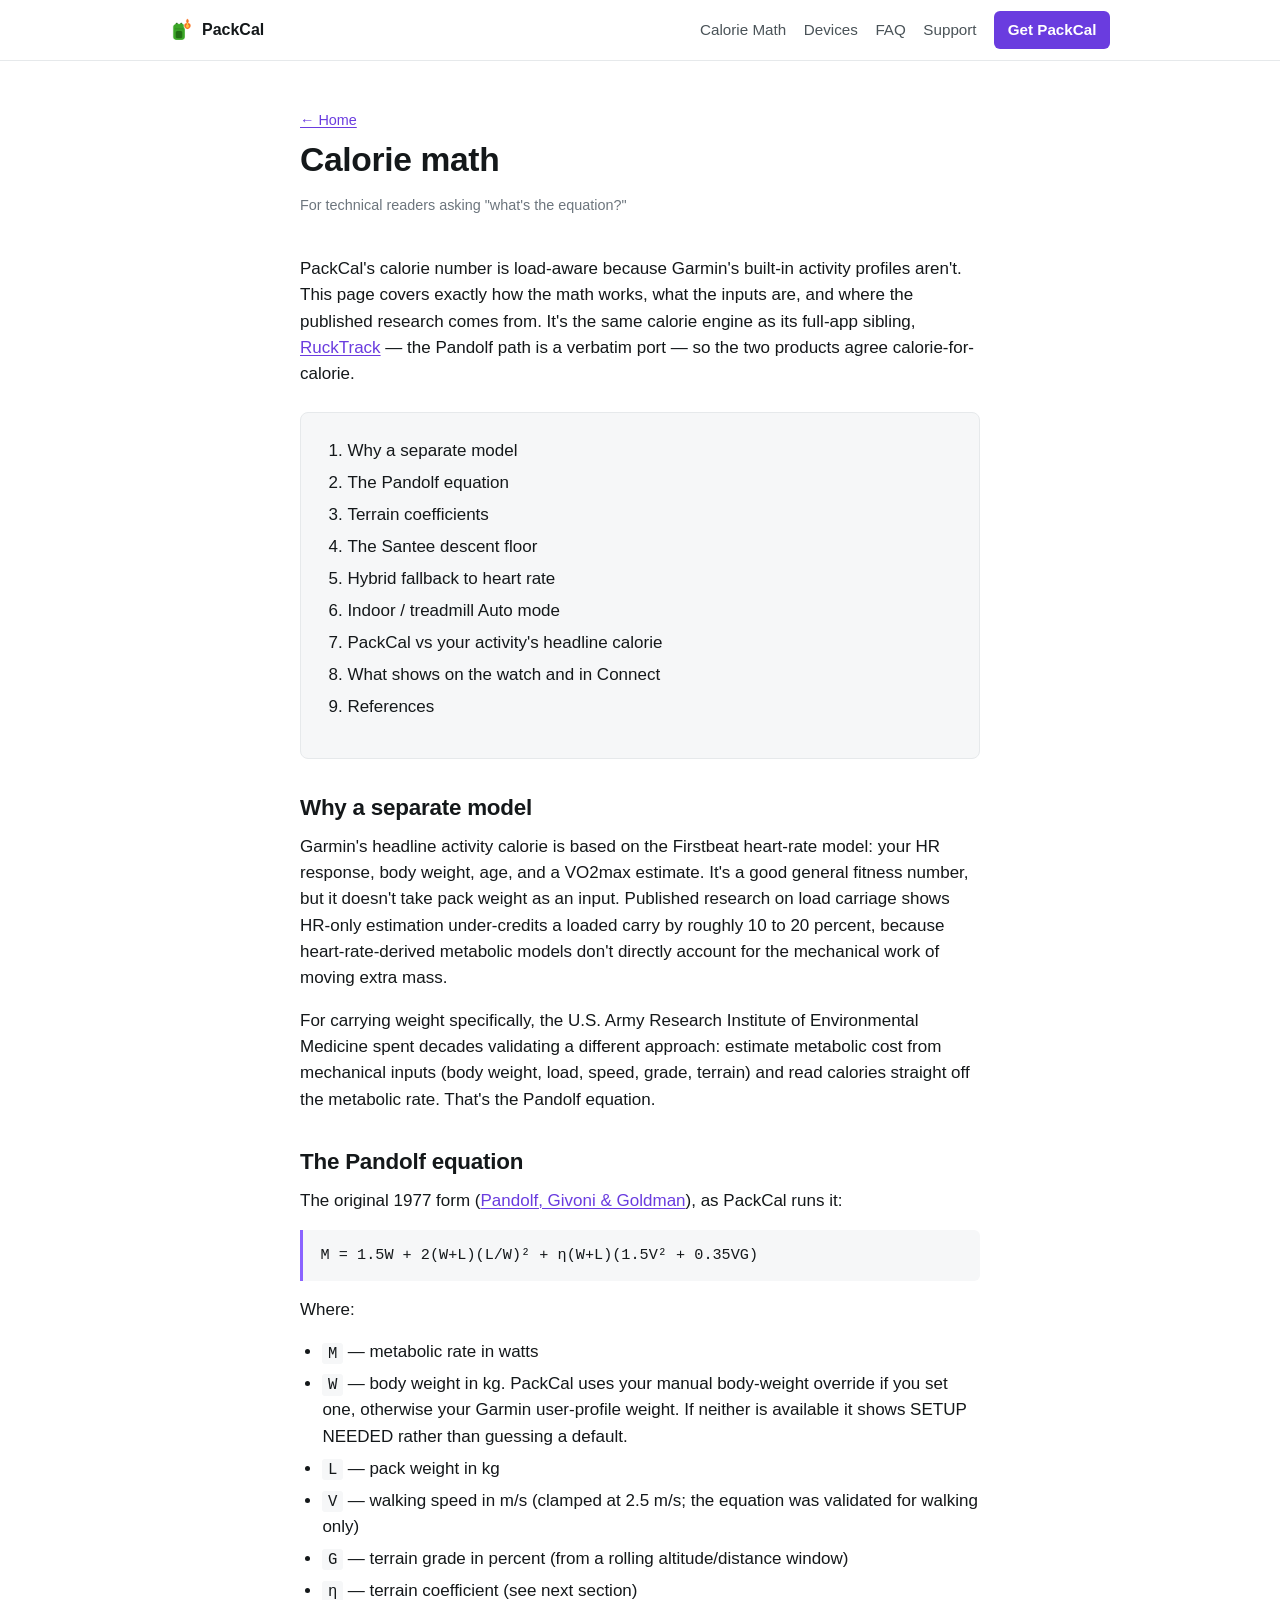
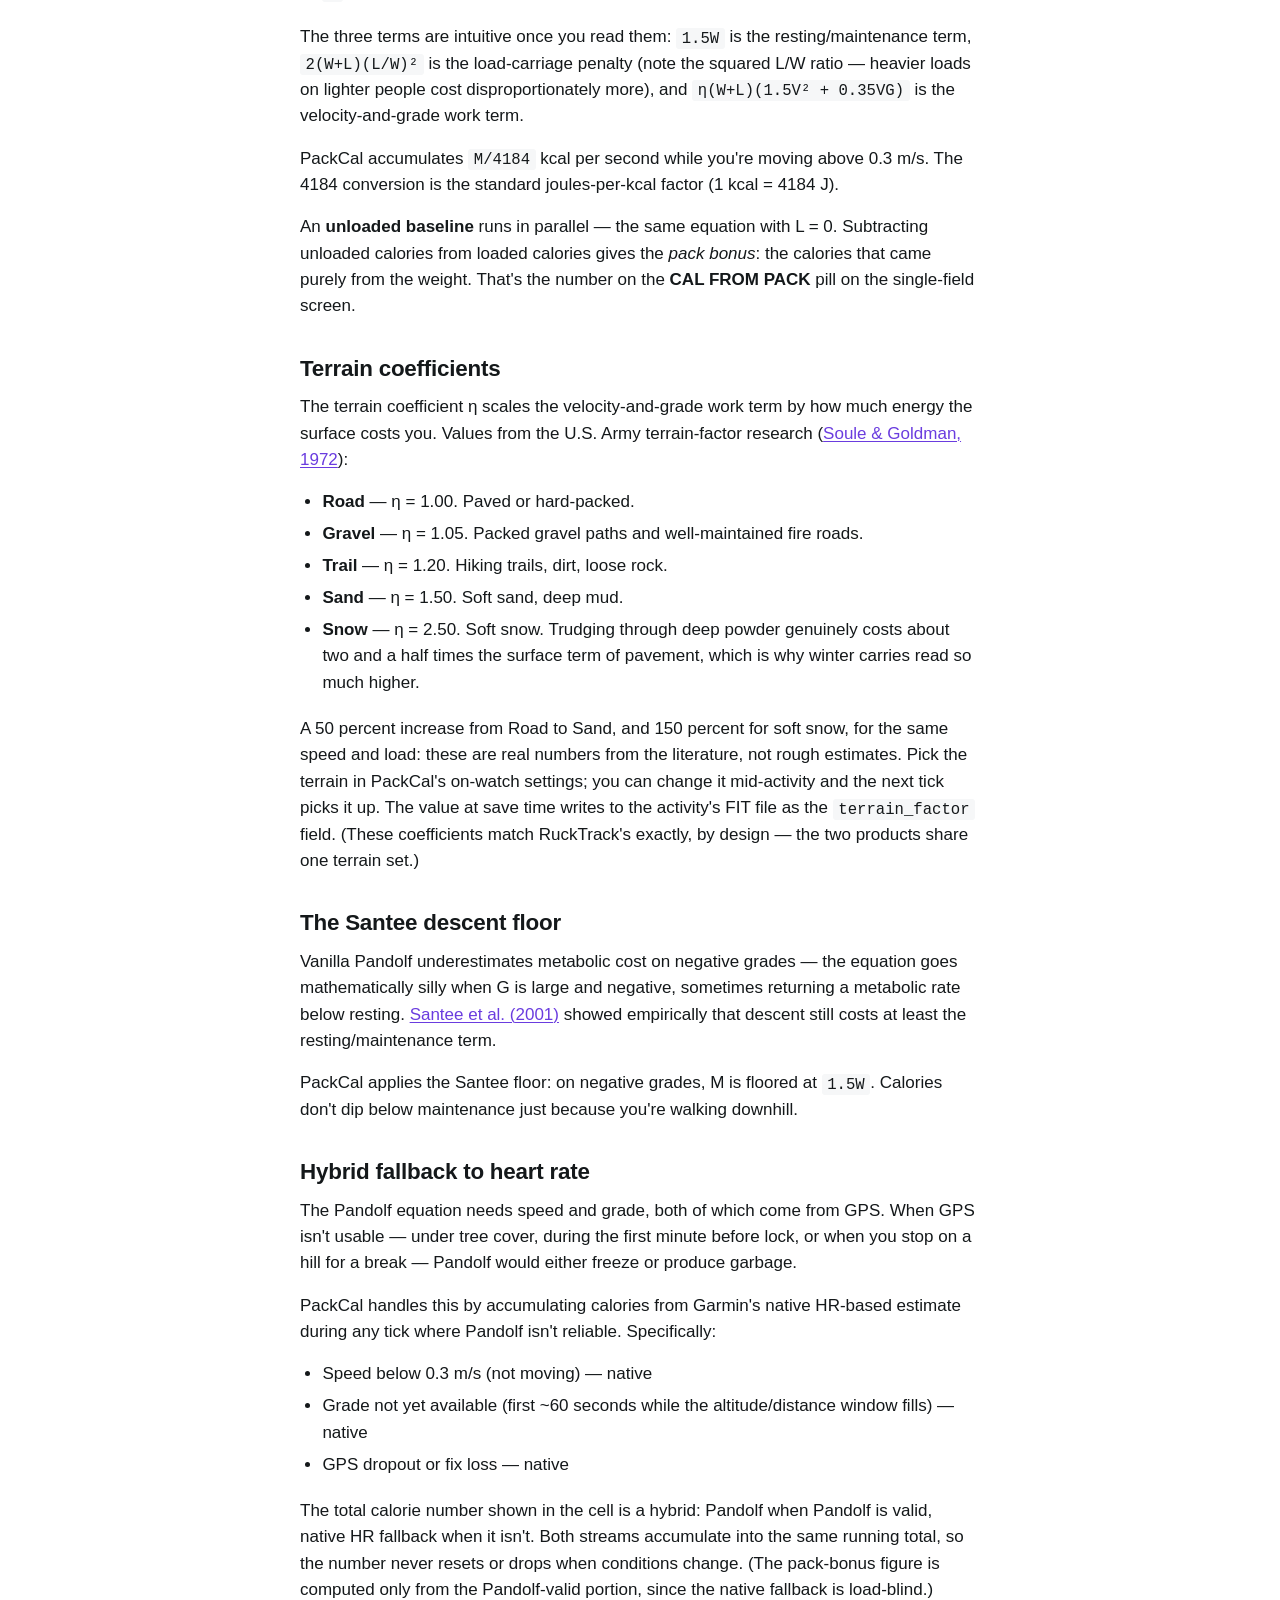
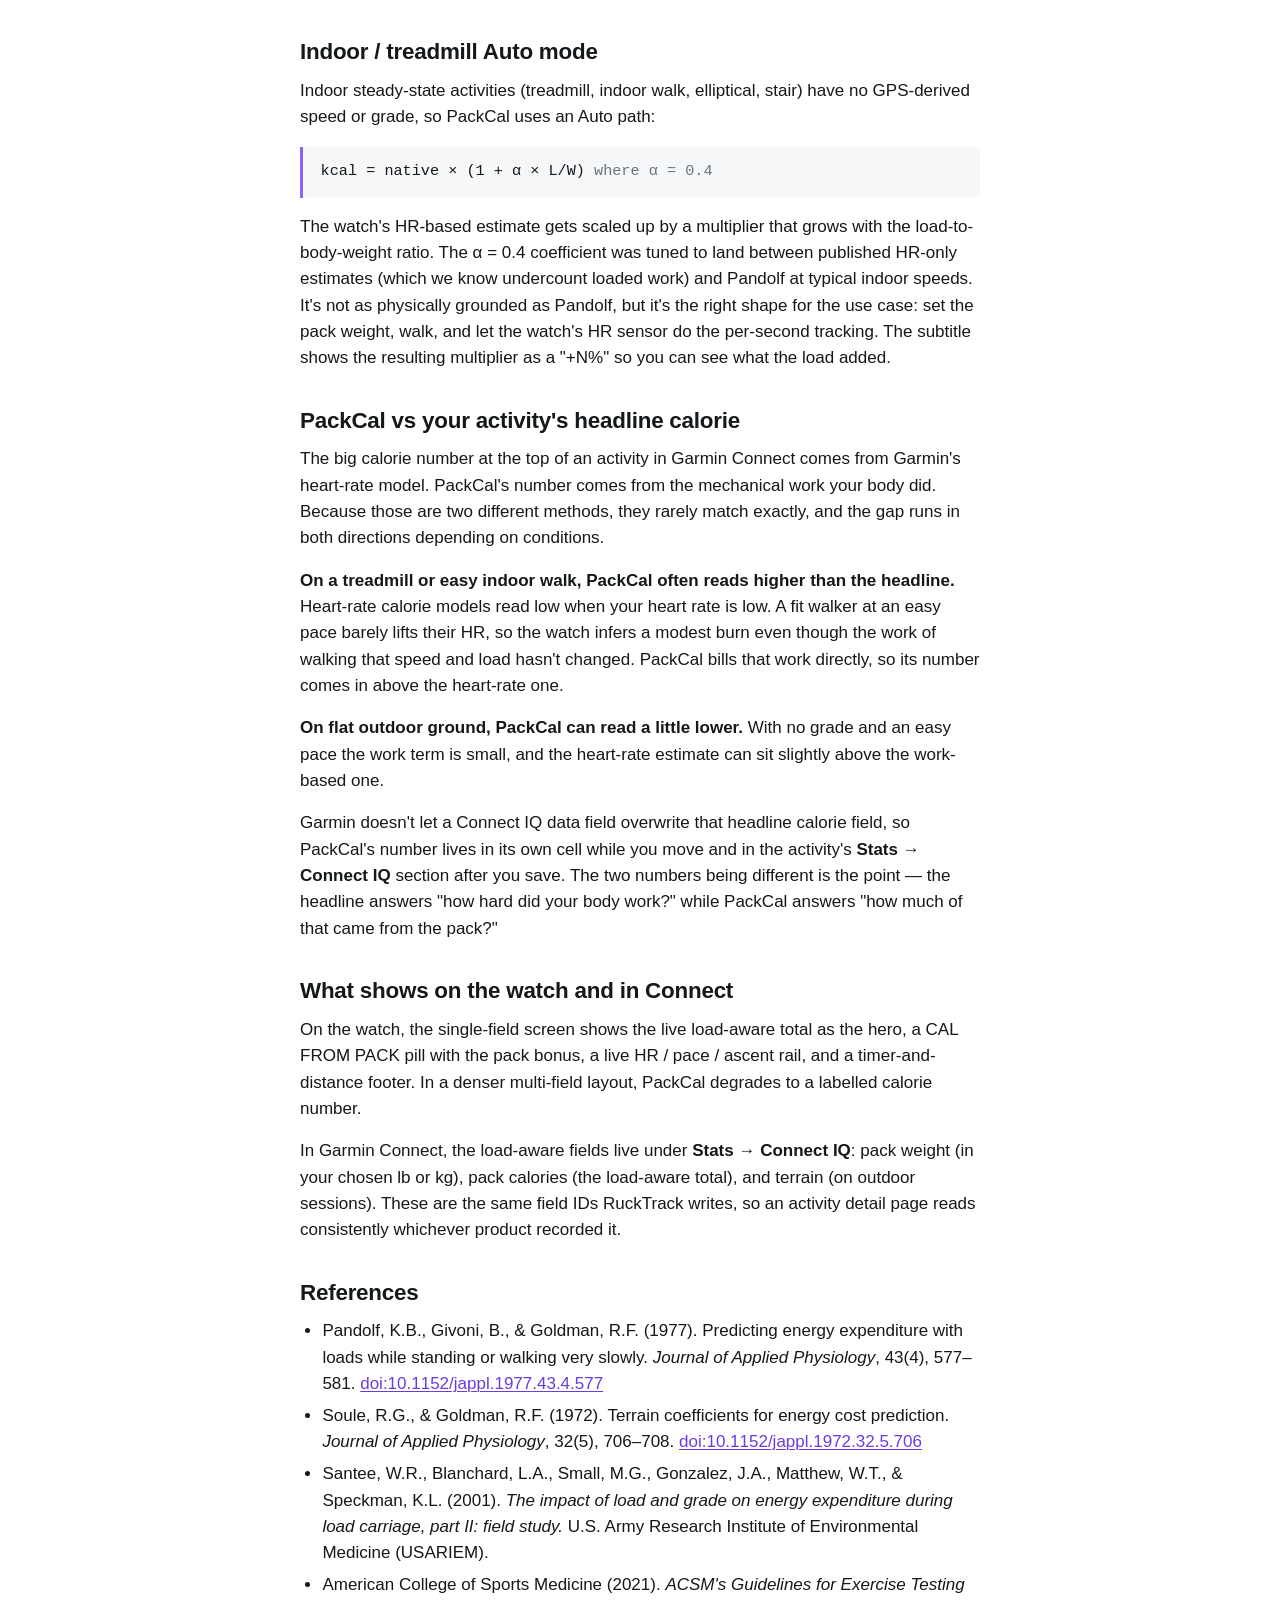
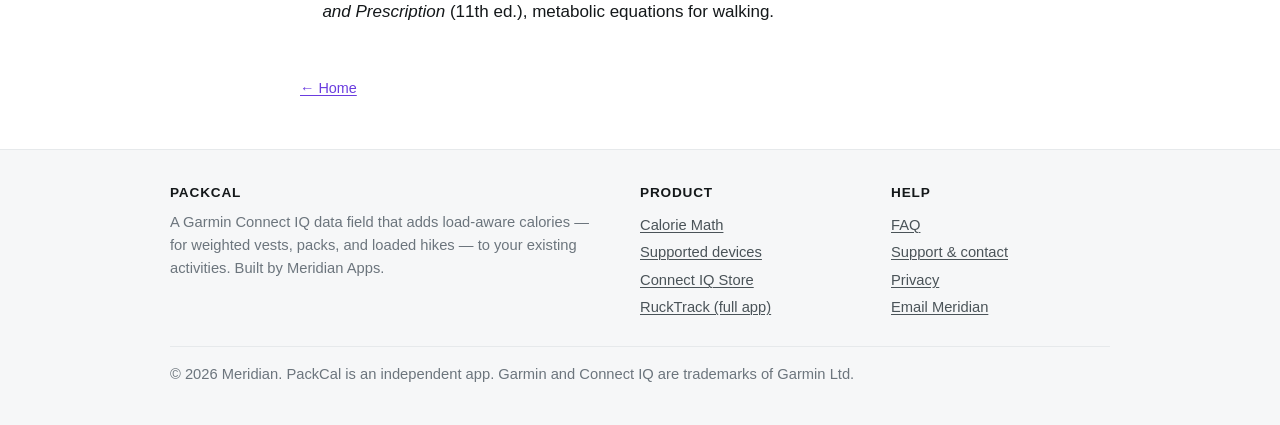
==== calorie-math.html @ 99963f53 "Add FAQ, Calorie Math, and Devices pages; wire nav + sitemap - faq.html — data-field-first FAQ (how " ====
<!DOCTYPE html>
<html lang="en">
<head>
<meta charset="utf-8">
<meta name="viewport" content="width=device-width,initial-scale=1">
<title>Calorie Math — PackCal</title>
<meta name="description" content="How PackCal calculates load-aware calories: the Pandolf load-carriage equation, terrain coefficients, the Santee descent floor, the HR-based hybrid fallback, and the indoor Auto multiplier.">
<link rel="canonical" href="https://meridian-apps.github.io/packcal-docs/calorie-math.html">
<meta property="og:type" content="article">
<meta property="og:title" content="Calorie Math — PackCal">
<meta property="og:description" content="How PackCal calculates load-aware calories: the Pandolf load-carriage equation, terrain coefficients, the Santee descent floor, and the HR-based hybrid fallback.">
<meta property="og:url" content="https://meridian-apps.github.io/packcal-docs/calorie-math.html">
<meta property="og:image" content="https://meridian-apps.github.io/packcal-docs/og-image.png">
<meta name="twitter:card" content="summary_large_image">
<meta name="twitter:title" content="Calorie Math — PackCal">
<meta name="twitter:description" content="How PackCal calculates load-aware calories using the Pandolf load-carriage equation.">
<meta name="twitter:image" content="https://meridian-apps.github.io/packcal-docs/og-image.png">
<link rel="icon" type="image/png" href="icon.png">
<link rel="stylesheet" href="style.css">
</head>
<body>

<nav class="topnav">
  <div class="topnav-inner">
    <a class="topnav-brand" href="./"><img src="icon.png" alt=""> PackCal</a>
    <div class="topnav-links">
      <a href="calorie-math.html">Calorie Math</a>
      <a href="devices.html">Devices</a>
      <a href="faq.html">FAQ</a>
      <a href="support.html">Support</a>
      <a class="topnav-cta" href="https://apps.garmin.com/apps/2c5c0814-9b91-4dd4-92e8-3e60c0c3a8f1">Get PackCal</a>
    </div>
  </div>
</nav>

<div class="wrap-narrow content-page">
<div class="page-head">
<p class="back"><a href="./">&larr; Home</a></p>
<h1>Calorie math</h1>
<p class="updated">For technical readers asking "what's the equation?"</p>
</div>

<p>PackCal's calorie number is load-aware because Garmin's built-in activity profiles aren't. This page covers exactly how the math works, what the inputs are, and where the published research comes from. It's the same calorie engine as its full-app sibling, <a href="https://meridian-apps.github.io/rucktrack-docs/">RuckTrack</a> — the Pandolf path is a verbatim port — so the two products agree calorie-for-calorie.</p>

<div class="toc">
<ol>
  <li><a href="#why">Why a separate model</a></li>
  <li><a href="#pandolf">The Pandolf equation</a></li>
  <li><a href="#terrain">Terrain coefficients</a></li>
  <li><a href="#descent">The Santee descent floor</a></li>
  <li><a href="#hybrid">Hybrid fallback to heart rate</a></li>
  <li><a href="#auto">Indoor / treadmill Auto mode</a></li>
  <li><a href="#vs-garmin">PackCal vs your activity's headline calorie</a></li>
  <li><a href="#totals">What shows on the watch and in Connect</a></li>
  <li><a href="#references">References</a></li>
</ol>
</div>

<h2 id="why">Why a separate model</h2>
<p>Garmin's headline activity calorie is based on the Firstbeat heart-rate model: your HR response, body weight, age, and a VO2max estimate. It's a good general fitness number, but it doesn't take pack weight as an input. Published research on load carriage shows HR-only estimation under-credits a loaded carry by roughly 10 to 20 percent, because heart-rate-derived metabolic models don't directly account for the mechanical work of moving extra mass.</p>
<p>For carrying weight specifically, the U.S. Army Research Institute of Environmental Medicine spent decades validating a different approach: estimate metabolic cost from mechanical inputs (body weight, load, speed, grade, terrain) and read calories straight off the metabolic rate. That's the Pandolf equation.</p>

<h2 id="pandolf">The Pandolf equation</h2>
<p>The original 1977 form (<a href="#references">Pandolf, Givoni &amp; Goldman</a>), as PackCal runs it:</p>
<div class="formula">
M = 1.5W + 2(W+L)(L/W)² + η(W+L)(1.5V² + 0.35VG)
</div>
<p>Where:</p>
<ul>
  <li><code>M</code> — metabolic rate in watts</li>
  <li><code>W</code> — body weight in kg. PackCal uses your manual body-weight override if you set one, otherwise your Garmin user-profile weight. If neither is available it shows SETUP NEEDED rather than guessing a default.</li>
  <li><code>L</code> — pack weight in kg</li>
  <li><code>V</code> — walking speed in m/s (clamped at 2.5 m/s; the equation was validated for walking only)</li>
  <li><code>G</code> — terrain grade in percent (from a rolling altitude/distance window)</li>
  <li><code>η</code> — terrain coefficient (see next section)</li>
</ul>
<p>The three terms are intuitive once you read them: <code>1.5W</code> is the resting/maintenance term, <code>2(W+L)(L/W)²</code> is the load-carriage penalty (note the squared L/W ratio — heavier loads on lighter people cost disproportionately more), and <code>η(W+L)(1.5V² + 0.35VG)</code> is the velocity-and-grade work term.</p>
<p>PackCal accumulates <code>M/4184</code> kcal per second while you're moving above 0.3 m/s. The 4184 conversion is the standard joules-per-kcal factor (1 kcal = 4184 J).</p>
<p>An <strong>unloaded baseline</strong> runs in parallel — the same equation with L = 0. Subtracting unloaded calories from loaded calories gives the <em>pack bonus</em>: the calories that came purely from the weight. That's the number on the <strong>CAL FROM PACK</strong> pill on the single-field screen.</p>

<h2 id="terrain">Terrain coefficients</h2>
<p>The terrain coefficient η scales the velocity-and-grade work term by how much energy the surface costs you. Values from the U.S. Army terrain-factor research (<a href="#references">Soule &amp; Goldman, 1972</a>):</p>
<ul>
  <li><strong>Road</strong> — η = 1.00. Paved or hard-packed.</li>
  <li><strong>Gravel</strong> — η = 1.05. Packed gravel paths and well-maintained fire roads.</li>
  <li><strong>Trail</strong> — η = 1.20. Hiking trails, dirt, loose rock.</li>
  <li><strong>Sand</strong> — η = 1.50. Soft sand, deep mud.</li>
  <li><strong>Snow</strong> — η = 2.50. Soft snow. Trudging through deep powder genuinely costs about two and a half times the surface term of pavement, which is why winter carries read so much higher.</li>
</ul>
<p>A 50 percent increase from Road to Sand, and 150 percent for soft snow, for the same speed and load: these are real numbers from the literature, not rough estimates. Pick the terrain in PackCal's on-watch settings; you can change it mid-activity and the next tick picks it up. The value at save time writes to the activity's FIT file as the <code>terrain_factor</code> field. (These coefficients match RuckTrack's exactly, by design — the two products share one terrain set.)</p>

<h2 id="descent">The Santee descent floor</h2>
<p>Vanilla Pandolf underestimates metabolic cost on negative grades — the equation goes mathematically silly when G is large and negative, sometimes returning a metabolic rate below resting. <a href="#references">Santee et al. (2001)</a> showed empirically that descent still costs at least the resting/maintenance term.</p>
<p>PackCal applies the Santee floor: on negative grades, M is floored at <code>1.5W</code>. Calories don't dip below maintenance just because you're walking downhill.</p>

<h2 id="hybrid">Hybrid fallback to heart rate</h2>
<p>The Pandolf equation needs speed and grade, both of which come from GPS. When GPS isn't usable — under tree cover, during the first minute before lock, or when you stop on a hill for a break — Pandolf would either freeze or produce garbage.</p>
<p>PackCal handles this by accumulating calories from Garmin's native HR-based estimate during any tick where Pandolf isn't reliable. Specifically:</p>
<ul>
  <li>Speed below 0.3 m/s (not moving) — native</li>
  <li>Grade not yet available (first ~60 seconds while the altitude/distance window fills) — native</li>
  <li>GPS dropout or fix loss — native</li>
</ul>
<p>The total calorie number shown in the cell is a hybrid: Pandolf when Pandolf is valid, native HR fallback when it isn't. Both streams accumulate into the same running total, so the number never resets or drops when conditions change. (The pack-bonus figure is computed only from the Pandolf-valid portion, since the native fallback is load-blind.)</p>

<h2 id="auto">Indoor / treadmill Auto mode</h2>
<p>Indoor steady-state activities (treadmill, indoor walk, elliptical, stair) have no GPS-derived speed or grade, so PackCal uses an Auto path:</p>
<div class="formula">
kcal = native × (1 + α × L/W)        <em>where α = 0.4</em>
</div>
<p>The watch's HR-based estimate gets scaled up by a multiplier that grows with the load-to-body-weight ratio. The α = 0.4 coefficient was tuned to land between published HR-only estimates (which we know undercount loaded work) and Pandolf at typical indoor speeds. It's not as physically grounded as Pandolf, but it's the right shape for the use case: set the pack weight, walk, and let the watch's HR sensor do the per-second tracking. The subtitle shows the resulting multiplier as a "+N%" so you can see what the load added.</p>

<h2 id="vs-garmin">PackCal vs your activity's headline calorie</h2>
<p>The big calorie number at the top of an activity in Garmin Connect comes from Garmin's heart-rate model. PackCal's number comes from the mechanical work your body did. Because those are two different methods, they rarely match exactly, and the gap runs in both directions depending on conditions.</p>
<p><strong>On a treadmill or easy indoor walk, PackCal often reads higher than the headline.</strong> Heart-rate calorie models read low when your heart rate is low. A fit walker at an easy pace barely lifts their HR, so the watch infers a modest burn even though the work of walking that speed and load hasn't changed. PackCal bills that work directly, so its number comes in above the heart-rate one.</p>
<p><strong>On flat outdoor ground, PackCal can read a little lower.</strong> With no grade and an easy pace the work term is small, and the heart-rate estimate can sit slightly above the work-based one.</p>
<p>Garmin doesn't let a Connect IQ data field overwrite that headline calorie field, so PackCal's number lives in its own cell while you move and in the activity's <strong>Stats &rarr; Connect IQ</strong> section after you save. The two numbers being different is the point — the headline answers "how hard did your body work?" while PackCal answers "how much of that came from the pack?"</p>

<h2 id="totals">What shows on the watch and in Connect</h2>
<p>On the watch, the single-field screen shows the live load-aware total as the hero, a CAL FROM PACK pill with the pack bonus, a live HR / pace / ascent rail, and a timer-and-distance footer. In a denser multi-field layout, PackCal degrades to a labelled calorie number.</p>
<p>In Garmin Connect, the load-aware fields live under <strong>Stats &rarr; Connect IQ</strong>: pack weight (in your chosen lb or kg), pack calories (the load-aware total), and terrain (on outdoor sessions). These are the same field IDs RuckTrack writes, so an activity detail page reads consistently whichever product recorded it.</p>

<h2 id="references">References</h2>
<ul>
  <li>Pandolf, K.B., Givoni, B., &amp; Goldman, R.F. (1977). Predicting energy expenditure with loads while standing or walking very slowly. <em>Journal of Applied Physiology</em>, 43(4), 577&ndash;581. <a href="https://doi.org/10.1152/jappl.1977.43.4.577" rel="noopener">doi:10.1152/jappl.1977.43.4.577</a></li>
  <li>Soule, R.G., &amp; Goldman, R.F. (1972). Terrain coefficients for energy cost prediction. <em>Journal of Applied Physiology</em>, 32(5), 706&ndash;708. <a href="https://doi.org/10.1152/jappl.1972.32.5.706" rel="noopener">doi:10.1152/jappl.1972.32.5.706</a></li>
  <li>Santee, W.R., Blanchard, L.A., Small, M.G., Gonzalez, J.A., Matthew, W.T., &amp; Speckman, K.L. (2001). <em>The impact of load and grade on energy expenditure during load carriage, part II: field study.</em> U.S. Army Research Institute of Environmental Medicine (USARIEM).</li>
  <li>American College of Sports Medicine (2021). <em>ACSM's Guidelines for Exercise Testing and Prescription</em> (11th ed.), metabolic equations for walking.</li>
</ul>

<p class="back" style="margin-top: 2rem;"><a href="./">&larr; Home</a></p>

</div>

<footer class="site-footer">
  <div class="wrap">
    <div class="footer-cols">
      <div>
        <h5>PackCal</h5>
        <p>A Garmin Connect IQ data field that adds load-aware calories — for weighted vests, packs, and loaded hikes — to your existing activities. Built by Meridian Apps.</p>
      </div>
      <div>
        <h5>Product</h5>
        <ul>
          <li><a href="calorie-math.html">Calorie Math</a></li>
          <li><a href="devices.html">Supported devices</a></li>
          <li><a href="https://apps.garmin.com/apps/2c5c0814-9b91-4dd4-92e8-3e60c0c3a8f1">Connect IQ Store</a></li>
          <li><a href="https://meridian-apps.github.io/rucktrack-docs/">RuckTrack (full app)</a></li>
        </ul>
      </div>
      <div>
        <h5>Help</h5>
        <ul>
          <li><a href="faq.html">FAQ</a></li>
          <li><a href="support.html">Support &amp; contact</a></li>
          <li><a href="privacy.html">Privacy</a></li>
          <li><a href="mailto:garmin.lanam+packcal@gmail.com">Email Meridian</a></li>
        </ul>
      </div>
    </div>
    <div class="footer-bottom">
      &copy; 2026 Meridian. PackCal is an independent app. Garmin and Connect IQ are trademarks of Garmin Ltd.
    </div>
  </div>
</footer>

</body>
</html>
---- style.css ----
/* PackCal docs — Meridian
   Light theme, AMOLED-friendly hero band, mobile-first.
*/

:root {
  --ink: #14181a;
  --ink-soft: #4a5358;
  --ink-mute: #6c757d;
  --paper: #ffffff;
  --paper-soft: #f6f7f8;
  --paper-edge: #e6e9eb;
  --brand: #6A3CDF;       /* violet for links, AA contrast on white */
  --brand-glow: #8A63FF;  /* in-app vibrant violet for accents */
  --hero-bg: #0c0f10;     /* near-black for AMOLED showcase band */
  --hero-ink: #f5f7f8;
}

* {
  box-sizing: border-box;
}

html {
  -webkit-text-size-adjust: 100%;
}

body {
  font-family: -apple-system, BlinkMacSystemFont, "Segoe UI", Roboto, "Helvetica Neue", Arial, sans-serif;
  margin: 0;
  padding: 0;
  color: var(--ink);
  background: var(--paper);
  line-height: 1.55;
  font-size: 17px;
}

img {
  max-width: 100%;
  height: auto;
  display: block;
}

a {
  color: var(--brand);
  text-decoration: underline;
  text-decoration-thickness: 1px;
  text-underline-offset: 2px;
}
a:hover { text-decoration-thickness: 2px; }

code {
  background: var(--paper-soft);
  padding: 0.1rem 0.35rem;
  border-radius: 3px;
  font-size: 0.92em;
  font-family: ui-monospace, SFMono-Regular, "SF Mono", Menlo, Consolas, monospace;
}

/* ---------- Layout primitives ---------- */

.wrap {
  max-width: 980px;
  margin: 0 auto;
  padding: 0 1.25rem;
}

.wrap-narrow {
  max-width: 720px;
  margin: 0 auto;
  padding: 0 1.25rem;
}

/* ---------- Top nav ---------- */

.topnav {
  background: var(--paper);
  border-bottom: 1px solid var(--paper-edge);
  position: sticky;
  top: 0;
  z-index: 10;
  backdrop-filter: saturate(180%) blur(10px);
  -webkit-backdrop-filter: saturate(180%) blur(10px);
  background: rgba(255,255,255,0.92);
}
.topnav-inner {
  max-width: 980px;
  margin: 0 auto;
  padding: 0.7rem 1.25rem;
  display: flex;
  align-items: center;
  gap: 1.25rem;
  flex-wrap: wrap;
}
.topnav-brand {
  font-weight: 700;
  font-size: 1rem;
  color: var(--ink);
  text-decoration: none;
  display: flex;
  align-items: center;
  gap: 0.5rem;
}
.topnav-brand img {
  width: 24px;
  height: 24px;
  border-radius: 5px;
}
.topnav-links {
  margin-left: auto;
  display: flex;
  gap: 1.1rem;
  align-items: center;
  flex-wrap: wrap;
}
.topnav-links a {
  color: var(--ink-soft);
  text-decoration: none;
  font-size: 0.95rem;
}
.topnav-links a:hover { color: var(--brand); }
.topnav-cta {
  background: var(--brand);
  color: #fff !important;
  padding: 0.45rem 0.85rem;
  border-radius: 6px;
  font-weight: 600;
  font-size: 0.9rem;
}
.topnav-cta:hover { background: #4F23B8; }

/* ---------- Hero ---------- */

.hero {
  background: var(--hero-bg);
  color: var(--hero-ink);
  padding: 3.5rem 0 3rem;
  position: relative;
  overflow: hidden;
}
.hero::after {
  content: "";
  position: absolute;
  inset: auto 0 0 0;
  height: 1px;
  background: linear-gradient(90deg, transparent, rgba(138,99,255,0.6), transparent);
}
.hero-inner {
  max-width: 980px;
  margin: 0 auto;
  padding: 0 1.25rem;
  display: grid;
  grid-template-columns: 1.1fr 0.9fr;
  gap: 2.5rem;
  align-items: center;
}
.hero h1 {
  font-size: 2.6rem;
  line-height: 1.1;
  margin: 0 0 0.75rem;
  letter-spacing: -0.01em;
  font-weight: 700;
}
.hero-tag {
  color: var(--brand-glow);
  font-weight: 600;
  font-size: 0.9rem;
  text-transform: uppercase;
  letter-spacing: 0.06em;
  margin: 0 0 0.75rem;
}
.hero-lede {
  font-size: 1.15rem;
  color: #c8cdd0;
  margin: 0 0 1.5rem;
  max-width: 30rem;
}
.hero-ctas {
  display: flex;
  gap: 0.85rem;
  flex-wrap: wrap;
  align-items: center;
}
.btn {
  display: inline-block;
  padding: 0.75rem 1.25rem;
  border-radius: 8px;
  font-weight: 600;
  text-decoration: none;
  font-size: 1rem;
  border: 1px solid transparent;
  transition: background 0.15s, border 0.15s;
}
.btn-primary {
  background: var(--brand-glow);
  color: #1A1028;
}
.btn-primary:hover { background: #9C7CFF; }
.btn-secondary {
  background: transparent;
  color: var(--hero-ink);
  border-color: rgba(255,255,255,0.25);
}
.btn-secondary:hover { border-color: var(--brand-glow); color: var(--brand-glow); }
.hero-price {
  color: #9aa3a8;
  font-size: 0.95rem;
  margin: 1rem 0 0;
}
.hero-shot {
  display: flex;
  justify-content: center;
}
.hero-shot img {
  max-width: 340px;
  width: 100%;
  filter: drop-shadow(0 20px 60px rgba(138,99,255,0.18)) drop-shadow(0 6px 20px rgba(0,0,0,0.45));
}

/* ---------- Sections ---------- */

section {
  padding: 3.5rem 0;
  border-bottom: 1px solid var(--paper-edge);
}
section.alt {
  background: var(--paper-soft);
}
section:last-of-type { border-bottom: 0; }

.eyebrow {
  color: var(--brand);
  font-weight: 600;
  font-size: 0.85rem;
  text-transform: uppercase;
  letter-spacing: 0.08em;
  margin: 0 0 0.5rem;
}
h2 {
  font-size: 1.75rem;
  margin: 0 0 0.75rem;
  letter-spacing: -0.01em;
}
h3 {
  font-size: 1.15rem;
  margin: 1.5rem 0 0.5rem;
}
p { margin: 0 0 1rem; }
.section-lede {
  font-size: 1.05rem;
  color: var(--ink-soft);
  margin: 0 0 2rem;
  max-width: 40rem;
}

/* ---------- Feature grid ---------- */

.feature-grid {
  display: grid;
  grid-template-columns: repeat(2, 1fr);
  gap: 1.5rem;
  margin: 0;
}
.feature-card {
  background: var(--paper);
  border: 1px solid var(--paper-edge);
  border-radius: 10px;
  padding: 1.5rem;
}
section.alt .feature-card {
  background: var(--paper);
}
.feature-card h3 {
  margin: 0 0 0.5rem;
  font-size: 1.1rem;
}
.feature-card p {
  color: var(--ink-soft);
  font-size: 0.97rem;
  margin: 0;
}

/* ---------- Watch screenshot strip ---------- */

.shots {
  display: grid;
  grid-template-columns: repeat(3, 1fr);
  gap: 1.5rem;
  margin: 2rem 0 0;
}
.shot {
  text-align: center;
}
.shot img {
  background: #000;
  border-radius: 12px;
  margin: 0 auto;
  max-width: 280px;
  width: 100%;
  box-shadow: 0 10px 30px rgba(0,0,0,0.12);
}
.shot-caption {
  margin-top: 0.6rem;
  font-size: 0.9rem;
  color: var(--ink-soft);
}

/* ---------- Feature row (image + text alternating) ---------- */

.row {
  display: grid;
  grid-template-columns: 1fr 1fr;
  gap: 3rem;
  align-items: center;
  margin: 2.5rem 0;
}
.row.reverse .row-text { order: 2; }
.row.reverse .row-shot { order: 1; }
.row-shot img {
  max-width: 320px;
  margin: 0 auto;
  background: #000;
  border-radius: 14px;
  box-shadow: 0 10px 30px rgba(0,0,0,0.12);
}
.row-text h3 {
  margin-top: 0;
  font-size: 1.35rem;
}
.row-text p { color: var(--ink-soft); }

/* ---------- Connect screenshots ---------- */

.connect-row {
  display: grid;
  grid-template-columns: 1fr 1fr;
  gap: 2rem;
  margin: 1.5rem 0 0;
  align-items: flex-start;
}
.connect-row img {
  border-radius: 14px;
  box-shadow: 0 10px 30px rgba(0,0,0,0.12);
  max-width: 380px;
  margin: 0 auto;
  border: 1px solid var(--paper-edge);
}
.connect-row figcaption {
  text-align: center;
  font-size: 0.9rem;
  color: var(--ink-soft);
  margin-top: 0.75rem;
}

/* ---------- Devices ---------- */

.device-grid {
  display: grid;
  grid-template-columns: repeat(2, 1fr);
  gap: 1rem 2rem;
  margin: 1.25rem 0 0;
}
.device-grid h4 {
  margin: 1.25rem 0 0.25rem;
  font-size: 0.85rem;
  text-transform: uppercase;
  letter-spacing: 0.06em;
  color: var(--ink-mute);
}
.device-grid ul {
  margin: 0;
  padding: 0;
  list-style: none;
}
.device-grid li {
  padding: 0.15rem 0;
  font-size: 0.97rem;
}

/* ---------- CTA band ---------- */

.cta-band {
  background: var(--hero-bg);
  color: var(--hero-ink);
  padding: 3rem 0;
  text-align: center;
}
.cta-band h2 {
  color: var(--hero-ink);
  margin: 0 0 0.5rem;
}
.cta-band p {
  color: #c8cdd0;
  margin: 0 0 1.5rem;
}
.cta-band .btn-primary { background: var(--brand-glow); color: #1A1028; }

/* ---------- TOC, content pages ---------- */

.page-head {
  padding: 2.5rem 0 1.5rem;
}
.page-head h1 {
  margin: 0 0 0.5rem;
  font-size: 2.1rem;
  letter-spacing: -0.01em;
}
.page-head .updated,
.updated {
  color: var(--ink-mute);
  font-size: 0.9rem;
}

.toc {
  background: var(--paper-soft);
  padding: 1.1rem 1.5rem;
  border-radius: 8px;
  margin: 1.5rem 0 2rem;
  border: 1px solid var(--paper-edge);
}
.toc ol { margin: 0; padding-left: 1.25rem; }
.toc a { color: var(--ink); text-decoration: none; }
.toc a:hover { text-decoration: underline; }

.content-page {
  padding-bottom: 3rem;
}
.content-page h2 {
  font-size: 1.4rem;
  margin: 2rem 0 0.5rem;
  scroll-margin-top: 5rem;
}
.content-page h3 {
  font-size: 1.1rem;
  margin: 1.5rem 0 0.5rem;
}
.content-page ul, .content-page ol {
  padding-left: 1.4rem;
  margin: 0.5rem 0 1.25rem;
}
.content-page li { margin-bottom: 0.35rem; }

.back {
  font-size: 0.9rem;
  display: inline-block;
  margin: 0.5rem 0 0;
}

/* ---------- Math block ---------- */
.formula {
  background: var(--paper-soft);
  border-left: 3px solid var(--brand-glow);
  padding: 0.85rem 1.1rem;
  font-family: ui-monospace, SFMono-Regular, "SF Mono", Menlo, Consolas, monospace;
  font-size: 0.95rem;
  margin: 1rem 0;
  overflow-x: auto;
  border-radius: 0 6px 6px 0;
}
.formula em { color: var(--ink-mute); font-style: normal; }

/* ---------- Footer ---------- */

footer.site-footer {
  background: var(--paper-soft);
  border-top: 1px solid var(--paper-edge);
  padding: 2rem 0 2.5rem;
  color: var(--ink-mute);
  font-size: 0.92rem;
  margin-top: 0;
}
footer.site-footer a { color: var(--ink-soft); }
.footer-cols {
  display: grid;
  grid-template-columns: 2fr 1fr 1fr;
  gap: 2rem;
}
.footer-cols h5 {
  margin: 0 0 0.5rem;
  font-size: 0.85rem;
  text-transform: uppercase;
  letter-spacing: 0.06em;
  color: var(--ink);
}
.footer-cols ul {
  list-style: none;
  padding: 0;
  margin: 0;
}
.footer-cols li { padding: 0.15rem 0; }
.footer-bottom {
  margin-top: 1.5rem;
  padding-top: 1rem;
  border-top: 1px solid var(--paper-edge);
}

/* ---------- Mobile ---------- */

@media (max-width: 760px) {
  body { font-size: 16px; }
  .hero { padding: 2.25rem 0 2rem; }
  .hero-inner {
    grid-template-columns: 1fr;
    gap: 1.5rem;
    text-align: center;
  }
  .hero h1 { font-size: 2rem; }
  .hero-lede { margin-left: auto; margin-right: auto; }
  .hero-ctas { justify-content: center; }
  .hero-shot img { max-width: 260px; }
  section { padding: 2.5rem 0; }
  h2 { font-size: 1.45rem; }
  .feature-grid {
    grid-template-columns: 1fr;
    gap: 1rem;
  }
  .shots { grid-template-columns: repeat(2, 1fr); gap: 1rem; }
  .row { grid-template-columns: 1fr; gap: 1.25rem; }
  .row.reverse .row-text,
  .row.reverse .row-shot { order: 0; }
  .row-shot img { max-width: 240px; }
  .connect-row { grid-template-columns: 1fr; }
  .device-grid { grid-template-columns: 1fr; gap: 0.25rem; }
  .topnav-links { gap: 0.75rem; font-size: 0.9rem; }
  .footer-cols { grid-template-columns: 1fr; gap: 1.25rem; }
  .toc { padding: 1rem 1.25rem; }
}

@media (max-width: 420px) {
  .shots { grid-template-columns: 1fr; }
  .topnav-inner { padding: 0.6rem 1rem; }
  .topnav-links a:not(.topnav-cta) { display: none; }
  .topnav-cta { padding: 0.4rem 0.75rem; font-size: 0.85rem; }
}
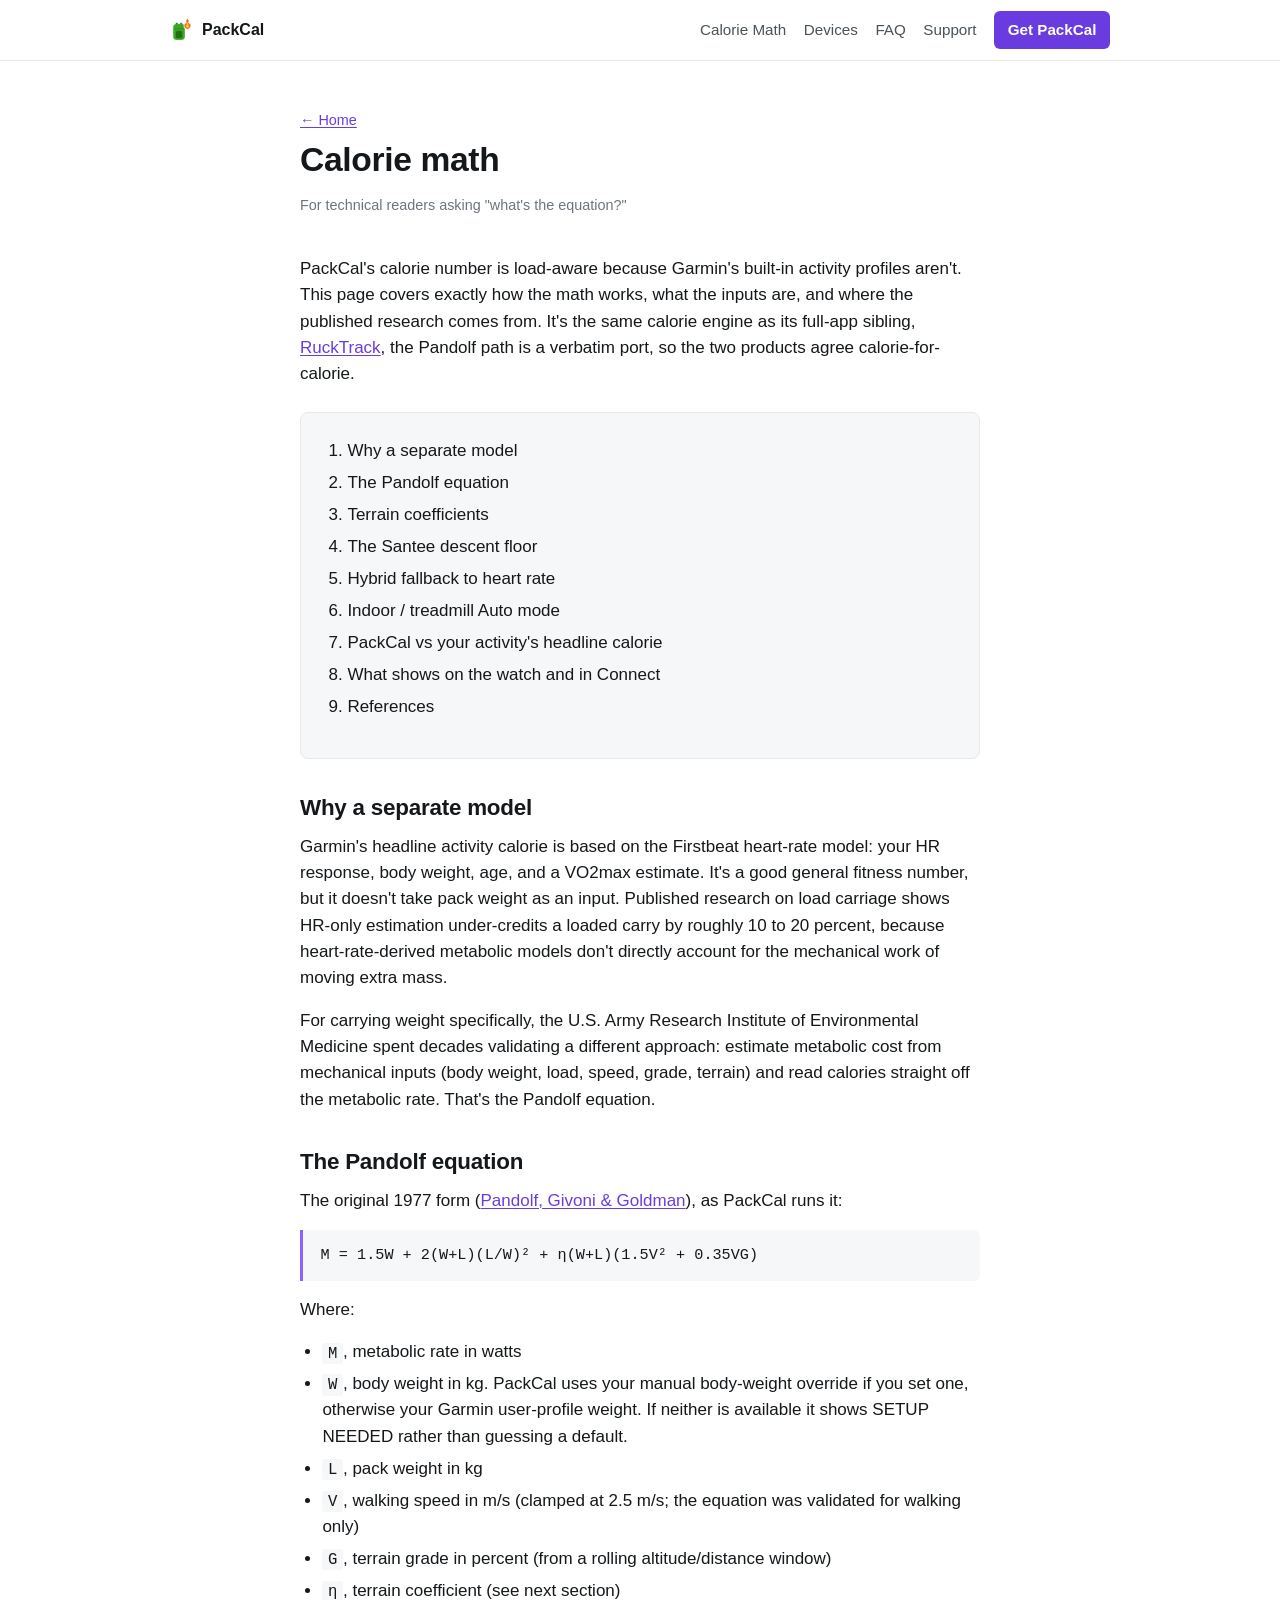
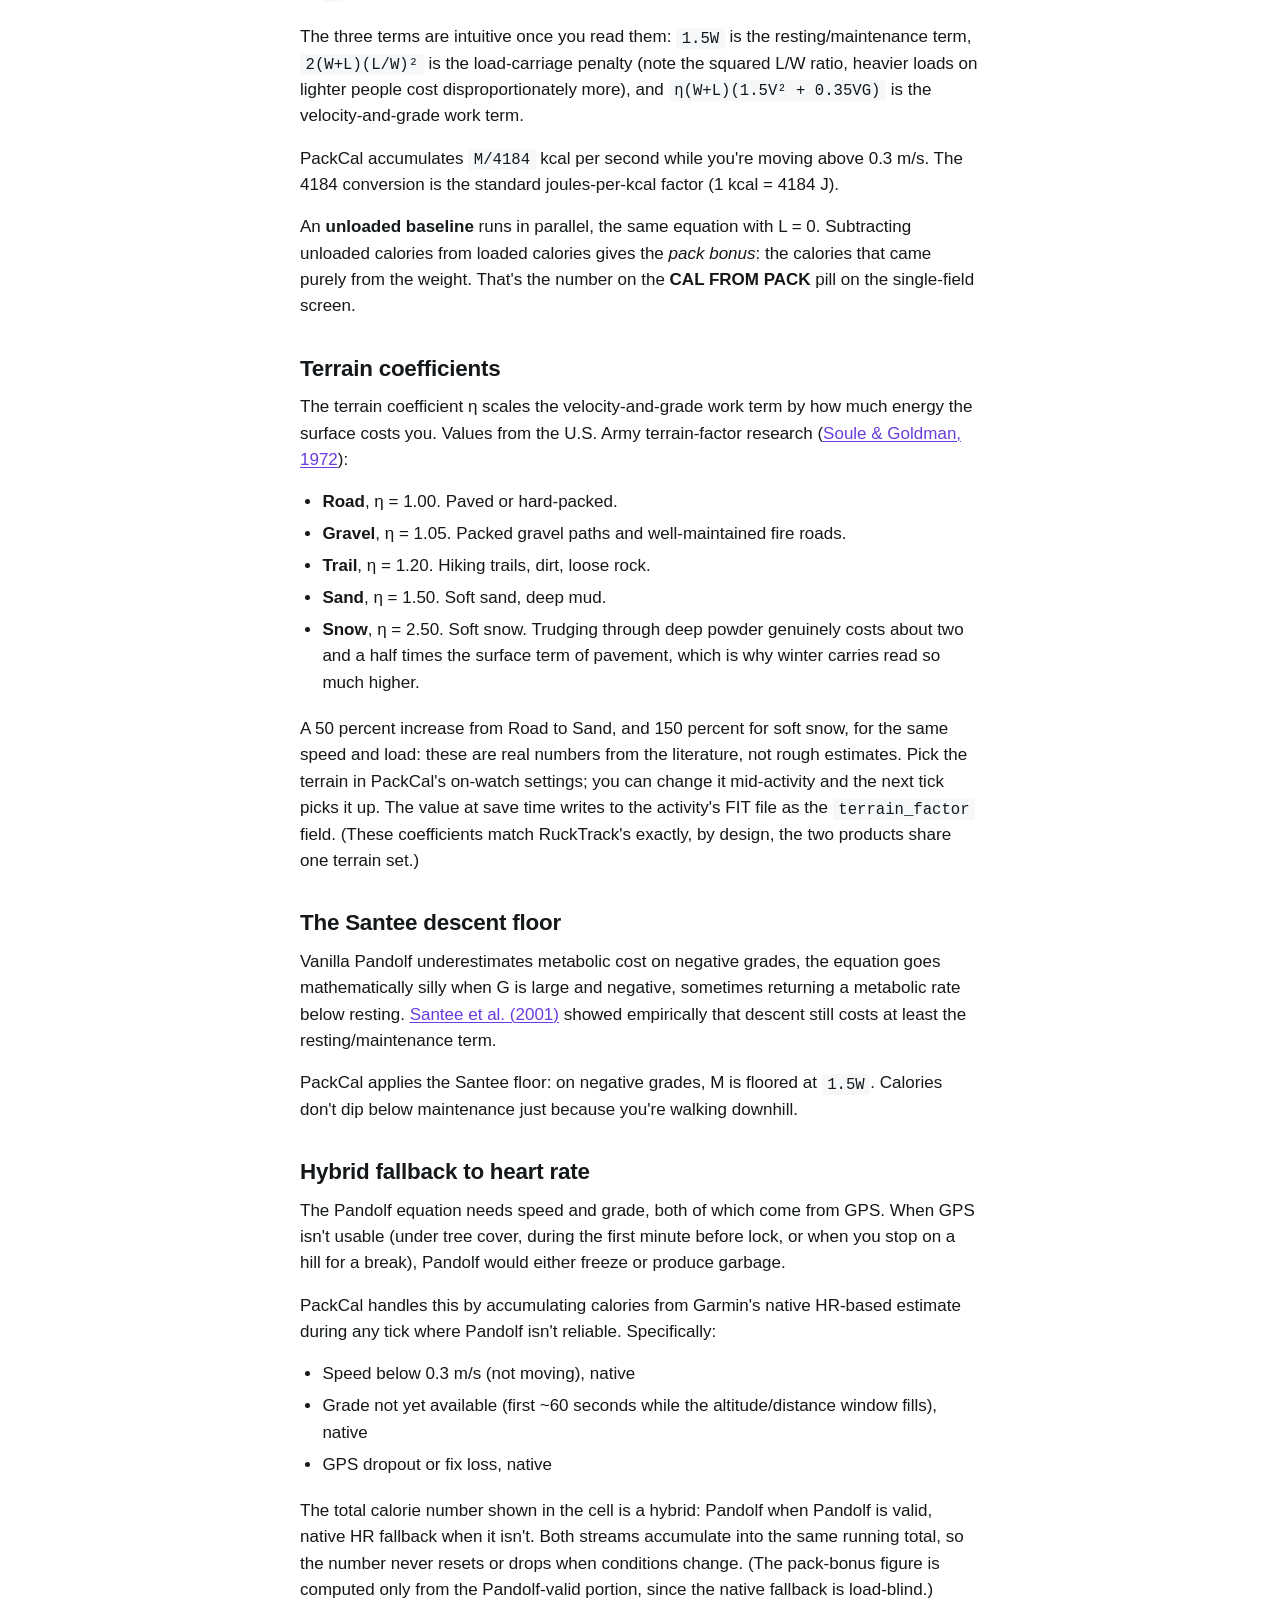
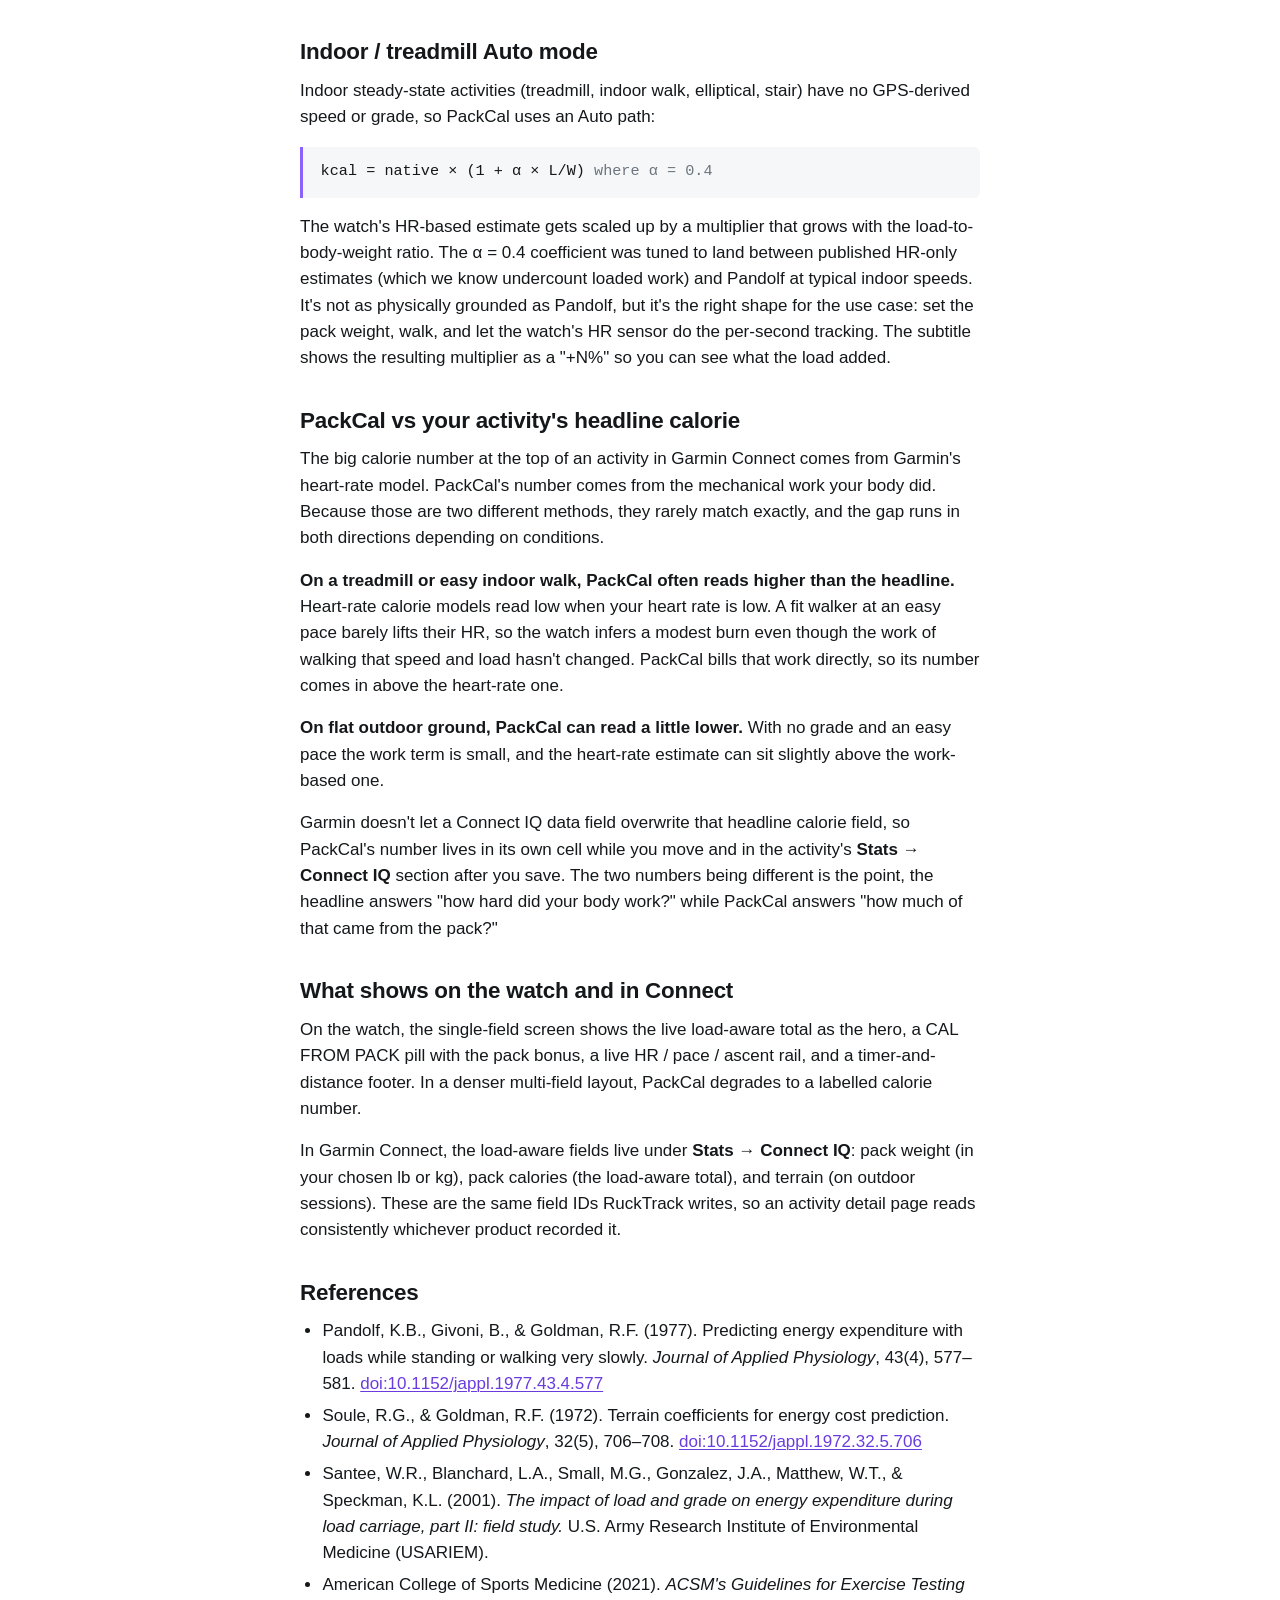
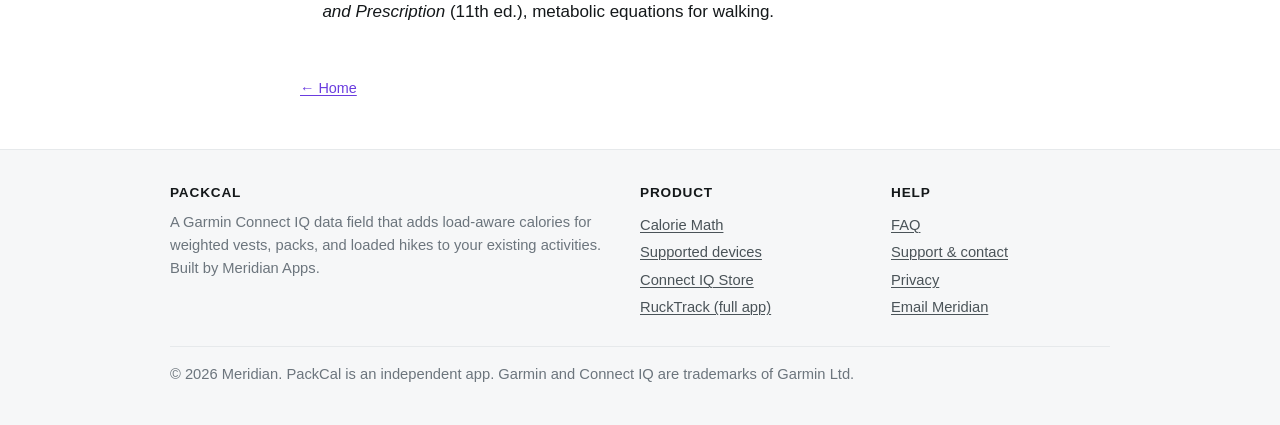
==== commit 1f45485e: "docs: cut em-dashes from prose Per house style, reduce em-dash density in the prose. Connective and " ====
--- a/calorie-math.html
+++ b/calorie-math.html
@@ -40,7 +40,7 @@
 <p class="updated">For technical readers asking "what's the equation?"</p>
 </div>
 
-<p>PackCal's calorie number is load-aware because Garmin's built-in activity profiles aren't. This page covers exactly how the math works, what the inputs are, and where the published research comes from. It's the same calorie engine as its full-app sibling, <a href="https://meridian-apps.github.io/rucktrack-docs/">RuckTrack</a> — the Pandolf path is a verbatim port — so the two products agree calorie-for-calorie.</p>
+<p>PackCal's calorie number is load-aware because Garmin's built-in activity profiles aren't. This page covers exactly how the math works, what the inputs are, and where the published research comes from. It's the same calorie engine as its full-app sibling, <a href="https://meridian-apps.github.io/rucktrack-docs/">RuckTrack</a>, the Pandolf path is a verbatim port, so the two products agree calorie-for-calorie.</p>
 
 <div class="toc">
 <ol>
@@ -67,39 +67,39 @@
 </div>
 <p>Where:</p>
 <ul>
-  <li><code>M</code> — metabolic rate in watts</li>
-  <li><code>W</code> — body weight in kg. PackCal uses your manual body-weight override if you set one, otherwise your Garmin user-profile weight. If neither is available it shows SETUP NEEDED rather than guessing a default.</li>
-  <li><code>L</code> — pack weight in kg</li>
-  <li><code>V</code> — walking speed in m/s (clamped at 2.5 m/s; the equation was validated for walking only)</li>
-  <li><code>G</code> — terrain grade in percent (from a rolling altitude/distance window)</li>
-  <li><code>η</code> — terrain coefficient (see next section)</li>
+  <li><code>M</code>, metabolic rate in watts</li>
+  <li><code>W</code>, body weight in kg. PackCal uses your manual body-weight override if you set one, otherwise your Garmin user-profile weight. If neither is available it shows SETUP NEEDED rather than guessing a default.</li>
+  <li><code>L</code>, pack weight in kg</li>
+  <li><code>V</code>, walking speed in m/s (clamped at 2.5 m/s; the equation was validated for walking only)</li>
+  <li><code>G</code>, terrain grade in percent (from a rolling altitude/distance window)</li>
+  <li><code>η</code>, terrain coefficient (see next section)</li>
 </ul>
-<p>The three terms are intuitive once you read them: <code>1.5W</code> is the resting/maintenance term, <code>2(W+L)(L/W)²</code> is the load-carriage penalty (note the squared L/W ratio — heavier loads on lighter people cost disproportionately more), and <code>η(W+L)(1.5V² + 0.35VG)</code> is the velocity-and-grade work term.</p>
+<p>The three terms are intuitive once you read them: <code>1.5W</code> is the resting/maintenance term, <code>2(W+L)(L/W)²</code> is the load-carriage penalty (note the squared L/W ratio, heavier loads on lighter people cost disproportionately more), and <code>η(W+L)(1.5V² + 0.35VG)</code> is the velocity-and-grade work term.</p>
 <p>PackCal accumulates <code>M/4184</code> kcal per second while you're moving above 0.3 m/s. The 4184 conversion is the standard joules-per-kcal factor (1 kcal = 4184 J).</p>
-<p>An <strong>unloaded baseline</strong> runs in parallel — the same equation with L = 0. Subtracting unloaded calories from loaded calories gives the <em>pack bonus</em>: the calories that came purely from the weight. That's the number on the <strong>CAL FROM PACK</strong> pill on the single-field screen.</p>
+<p>An <strong>unloaded baseline</strong> runs in parallel, the same equation with L = 0. Subtracting unloaded calories from loaded calories gives the <em>pack bonus</em>: the calories that came purely from the weight. That's the number on the <strong>CAL FROM PACK</strong> pill on the single-field screen.</p>
 
 <h2 id="terrain">Terrain coefficients</h2>
 <p>The terrain coefficient η scales the velocity-and-grade work term by how much energy the surface costs you. Values from the U.S. Army terrain-factor research (<a href="#references">Soule &amp; Goldman, 1972</a>):</p>
 <ul>
-  <li><strong>Road</strong> — η = 1.00. Paved or hard-packed.</li>
-  <li><strong>Gravel</strong> — η = 1.05. Packed gravel paths and well-maintained fire roads.</li>
-  <li><strong>Trail</strong> — η = 1.20. Hiking trails, dirt, loose rock.</li>
-  <li><strong>Sand</strong> — η = 1.50. Soft sand, deep mud.</li>
-  <li><strong>Snow</strong> — η = 2.50. Soft snow. Trudging through deep powder genuinely costs about two and a half times the surface term of pavement, which is why winter carries read so much higher.</li>
+  <li><strong>Road</strong>, η = 1.00. Paved or hard-packed.</li>
+  <li><strong>Gravel</strong>, η = 1.05. Packed gravel paths and well-maintained fire roads.</li>
+  <li><strong>Trail</strong>, η = 1.20. Hiking trails, dirt, loose rock.</li>
+  <li><strong>Sand</strong>, η = 1.50. Soft sand, deep mud.</li>
+  <li><strong>Snow</strong>, η = 2.50. Soft snow. Trudging through deep powder genuinely costs about two and a half times the surface term of pavement, which is why winter carries read so much higher.</li>
 </ul>
-<p>A 50 percent increase from Road to Sand, and 150 percent for soft snow, for the same speed and load: these are real numbers from the literature, not rough estimates. Pick the terrain in PackCal's on-watch settings; you can change it mid-activity and the next tick picks it up. The value at save time writes to the activity's FIT file as the <code>terrain_factor</code> field. (These coefficients match RuckTrack's exactly, by design — the two products share one terrain set.)</p>
+<p>A 50 percent increase from Road to Sand, and 150 percent for soft snow, for the same speed and load: these are real numbers from the literature, not rough estimates. Pick the terrain in PackCal's on-watch settings; you can change it mid-activity and the next tick picks it up. The value at save time writes to the activity's FIT file as the <code>terrain_factor</code> field. (These coefficients match RuckTrack's exactly, by design, the two products share one terrain set.)</p>
 
 <h2 id="descent">The Santee descent floor</h2>
-<p>Vanilla Pandolf underestimates metabolic cost on negative grades — the equation goes mathematically silly when G is large and negative, sometimes returning a metabolic rate below resting. <a href="#references">Santee et al. (2001)</a> showed empirically that descent still costs at least the resting/maintenance term.</p>
+<p>Vanilla Pandolf underestimates metabolic cost on negative grades, the equation goes mathematically silly when G is large and negative, sometimes returning a metabolic rate below resting. <a href="#references">Santee et al. (2001)</a> showed empirically that descent still costs at least the resting/maintenance term.</p>
 <p>PackCal applies the Santee floor: on negative grades, M is floored at <code>1.5W</code>. Calories don't dip below maintenance just because you're walking downhill.</p>
 
 <h2 id="hybrid">Hybrid fallback to heart rate</h2>
-<p>The Pandolf equation needs speed and grade, both of which come from GPS. When GPS isn't usable — under tree cover, during the first minute before lock, or when you stop on a hill for a break — Pandolf would either freeze or produce garbage.</p>
+<p>The Pandolf equation needs speed and grade, both of which come from GPS. When GPS isn't usable (under tree cover, during the first minute before lock, or when you stop on a hill for a break), Pandolf would either freeze or produce garbage.</p>
 <p>PackCal handles this by accumulating calories from Garmin's native HR-based estimate during any tick where Pandolf isn't reliable. Specifically:</p>
 <ul>
-  <li>Speed below 0.3 m/s (not moving) — native</li>
-  <li>Grade not yet available (first ~60 seconds while the altitude/distance window fills) — native</li>
-  <li>GPS dropout or fix loss — native</li>
+  <li>Speed below 0.3 m/s (not moving), native</li>
+  <li>Grade not yet available (first ~60 seconds while the altitude/distance window fills), native</li>
+  <li>GPS dropout or fix loss, native</li>
 </ul>
 <p>The total calorie number shown in the cell is a hybrid: Pandolf when Pandolf is valid, native HR fallback when it isn't. Both streams accumulate into the same running total, so the number never resets or drops when conditions change. (The pack-bonus figure is computed only from the Pandolf-valid portion, since the native fallback is load-blind.)</p>
 
@@ -114,7 +114,7 @@
 <p>The big calorie number at the top of an activity in Garmin Connect comes from Garmin's heart-rate model. PackCal's number comes from the mechanical work your body did. Because those are two different methods, they rarely match exactly, and the gap runs in both directions depending on conditions.</p>
 <p><strong>On a treadmill or easy indoor walk, PackCal often reads higher than the headline.</strong> Heart-rate calorie models read low when your heart rate is low. A fit walker at an easy pace barely lifts their HR, so the watch infers a modest burn even though the work of walking that speed and load hasn't changed. PackCal bills that work directly, so its number comes in above the heart-rate one.</p>
 <p><strong>On flat outdoor ground, PackCal can read a little lower.</strong> With no grade and an easy pace the work term is small, and the heart-rate estimate can sit slightly above the work-based one.</p>
-<p>Garmin doesn't let a Connect IQ data field overwrite that headline calorie field, so PackCal's number lives in its own cell while you move and in the activity's <strong>Stats &rarr; Connect IQ</strong> section after you save. The two numbers being different is the point — the headline answers "how hard did your body work?" while PackCal answers "how much of that came from the pack?"</p>
+<p>Garmin doesn't let a Connect IQ data field overwrite that headline calorie field, so PackCal's number lives in its own cell while you move and in the activity's <strong>Stats &rarr; Connect IQ</strong> section after you save. The two numbers being different is the point, the headline answers "how hard did your body work?" while PackCal answers "how much of that came from the pack?"</p>
 
 <h2 id="totals">What shows on the watch and in Connect</h2>
 <p>On the watch, the single-field screen shows the live load-aware total as the hero, a CAL FROM PACK pill with the pack bonus, a live HR / pace / ascent rail, and a timer-and-distance footer. In a denser multi-field layout, PackCal degrades to a labelled calorie number.</p>
@@ -137,7 +137,7 @@
     <div class="footer-cols">
       <div>
         <h5>PackCal</h5>
-        <p>A Garmin Connect IQ data field that adds load-aware calories — for weighted vests, packs, and loaded hikes — to your existing activities. Built by Meridian Apps.</p>
+        <p>A Garmin Connect IQ data field that adds load-aware calories for weighted vests, packs, and loaded hikes to your existing activities. Built by Meridian Apps.</p>
       </div>
       <div>
         <h5>Product</h5>
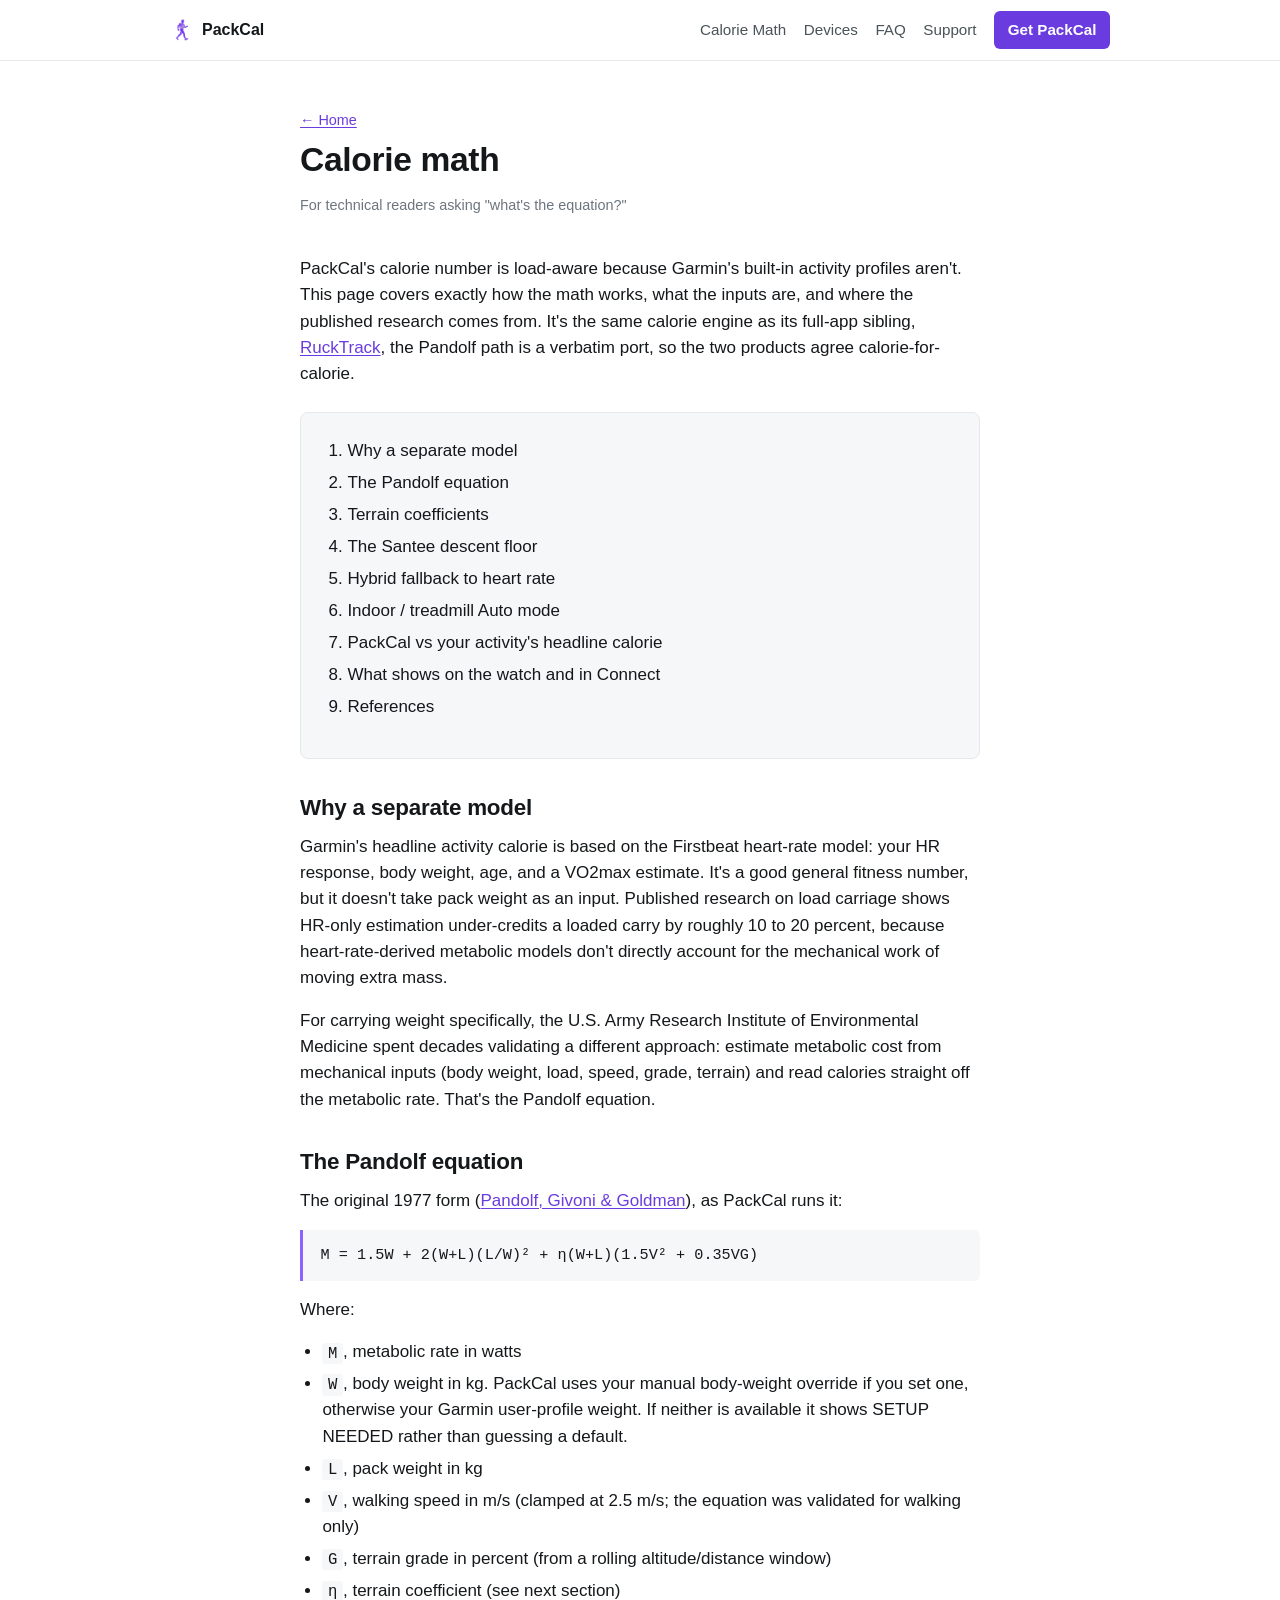
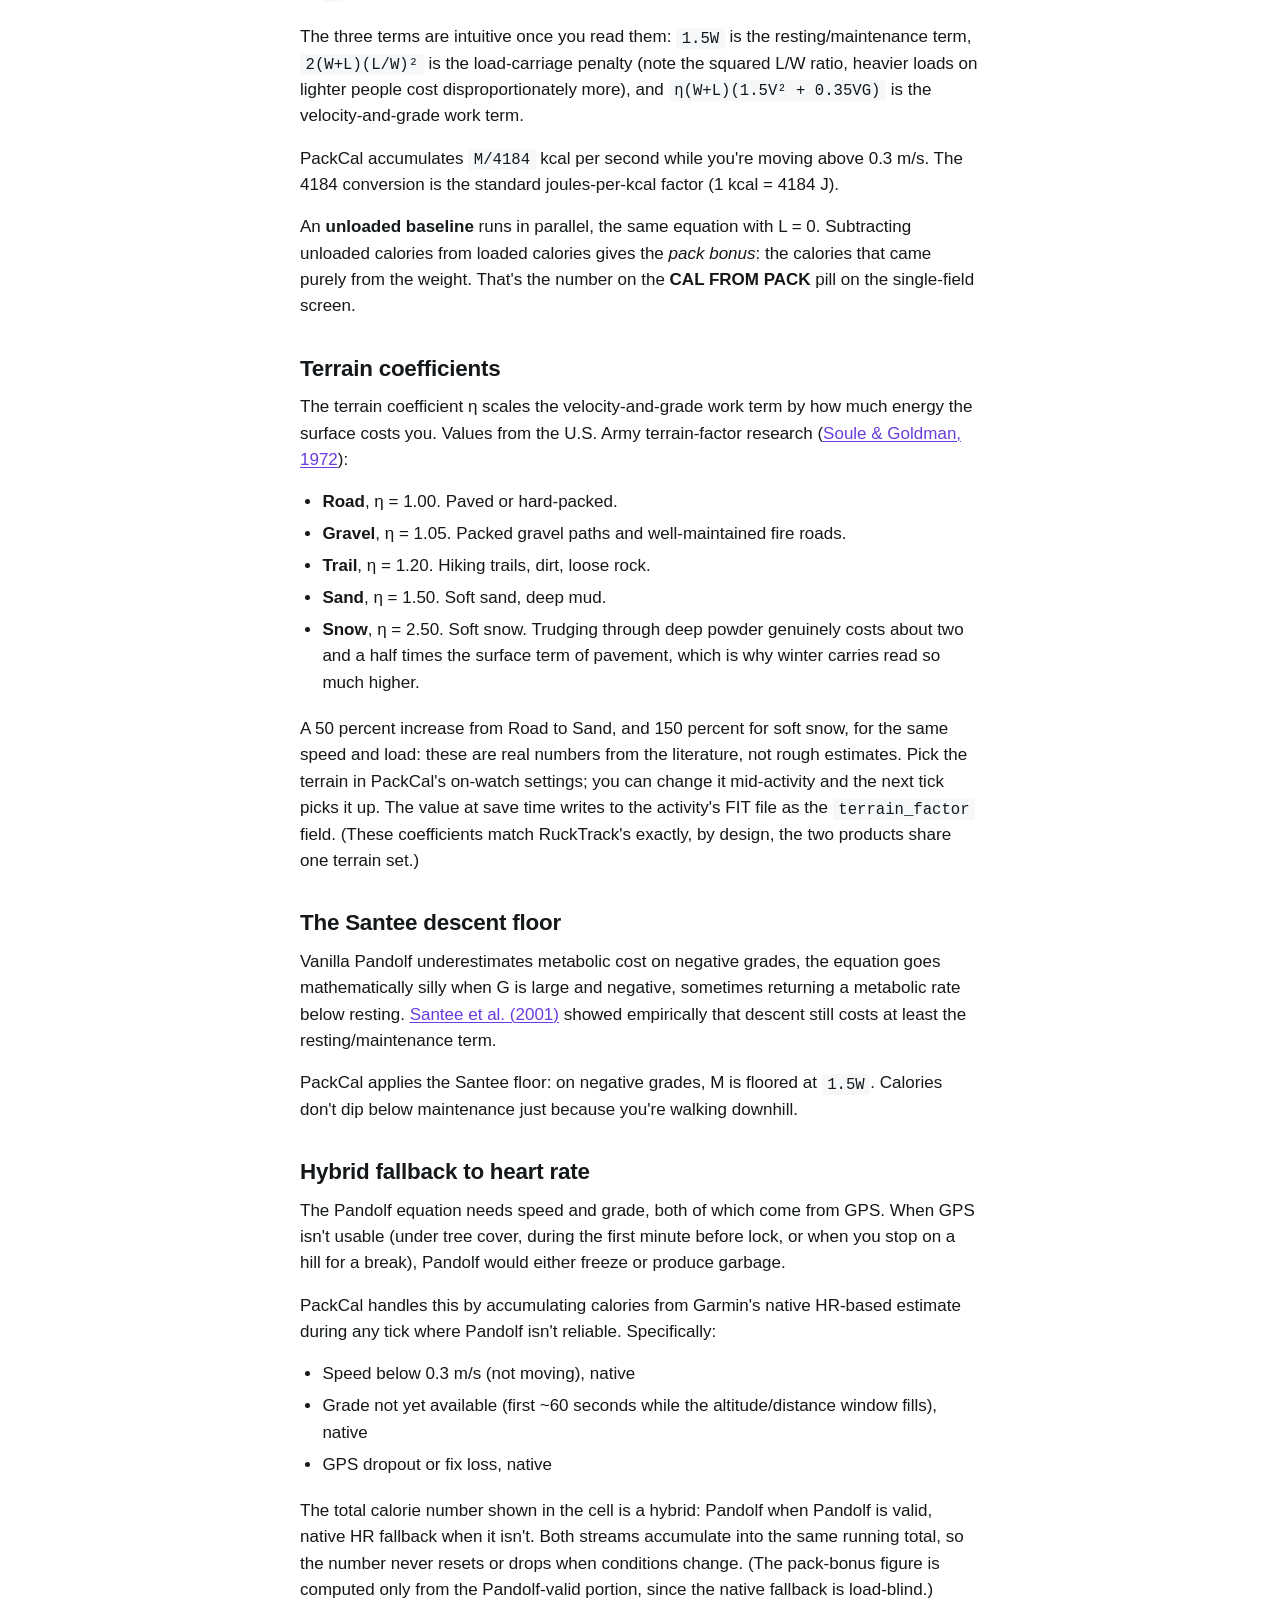
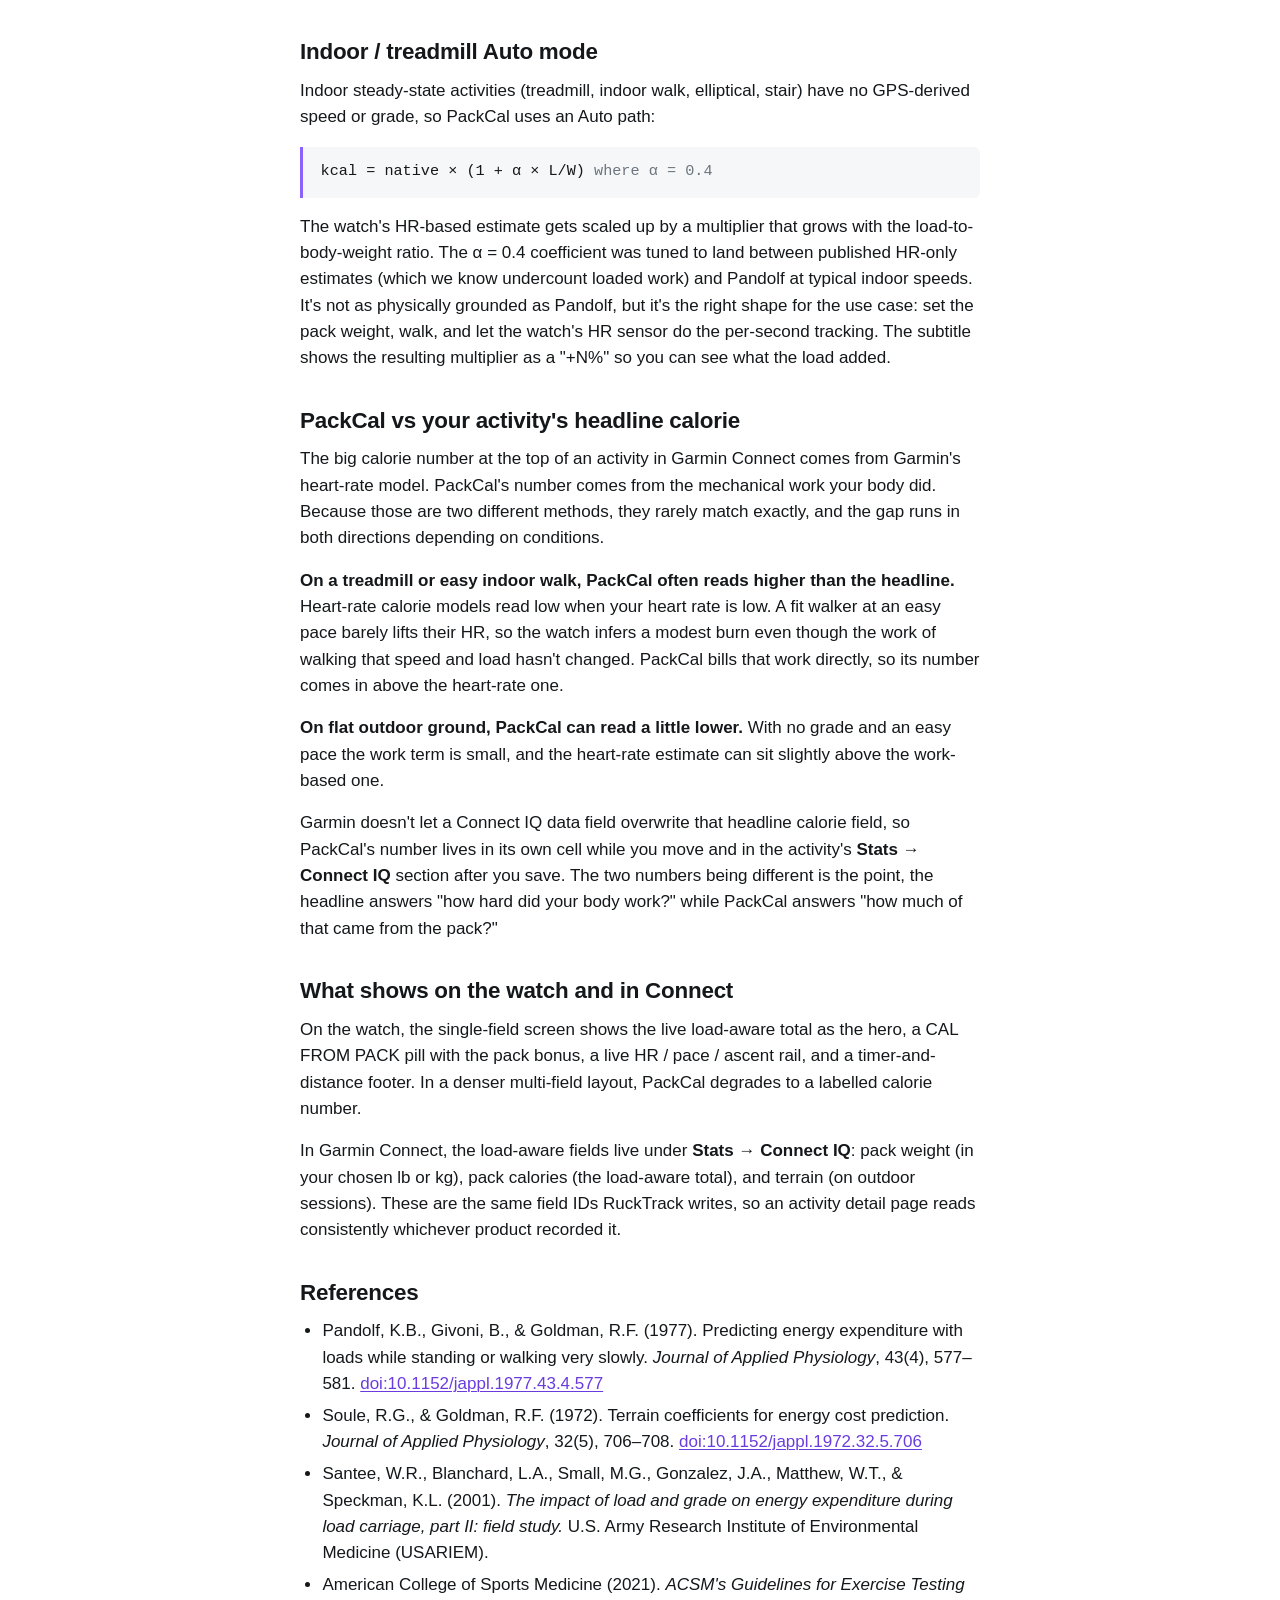
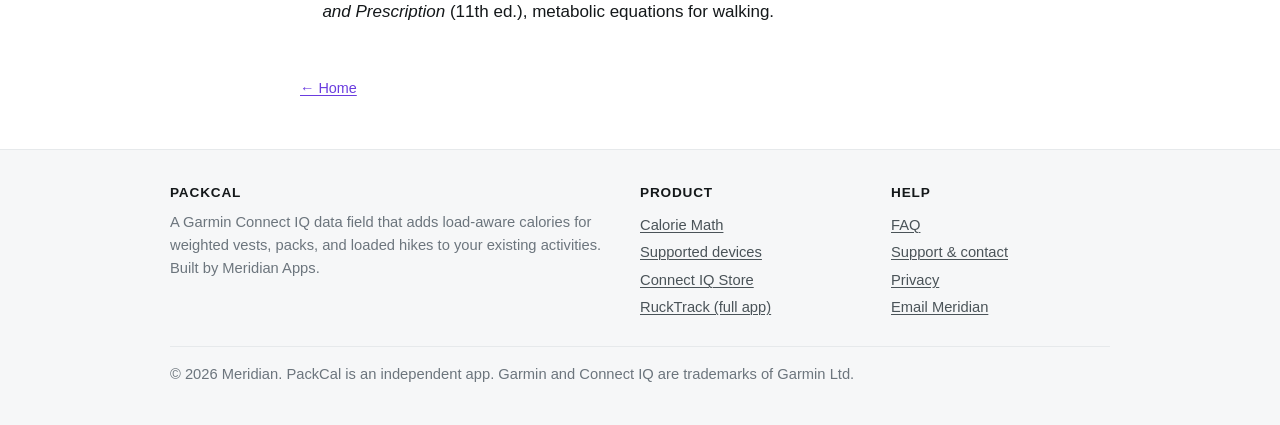
==== commit 54b959dd: "links: point store CTAs at the live listing UUID (809c953d) PackCal is live. Garmin assigned prod Ap" ====
--- a/calorie-math.html
+++ b/calorie-math.html
@@ -28,7 +28,7 @@
       <a href="devices.html">Devices</a>
       <a href="faq.html">FAQ</a>
       <a href="support.html">Support</a>
-      <a class="topnav-cta" href="https://apps.garmin.com/apps/2c5c0814-9b91-4dd4-92e8-3e60c0c3a8f1">Get PackCal</a>
+      <a class="topnav-cta" href="https://apps.garmin.com/apps/809c953d-9547-49d3-9949-c27ad3a5c218">Get PackCal</a>
     </div>
   </div>
 </nav>
@@ -144,7 +144,7 @@
         <ul>
           <li><a href="calorie-math.html">Calorie Math</a></li>
           <li><a href="devices.html">Supported devices</a></li>
-          <li><a href="https://apps.garmin.com/apps/2c5c0814-9b91-4dd4-92e8-3e60c0c3a8f1">Connect IQ Store</a></li>
+          <li><a href="https://apps.garmin.com/apps/809c953d-9547-49d3-9949-c27ad3a5c218">Connect IQ Store</a></li>
           <li><a href="https://meridian-apps.github.io/rucktrack-docs/">RuckTrack (full app)</a></li>
         </ul>
       </div>
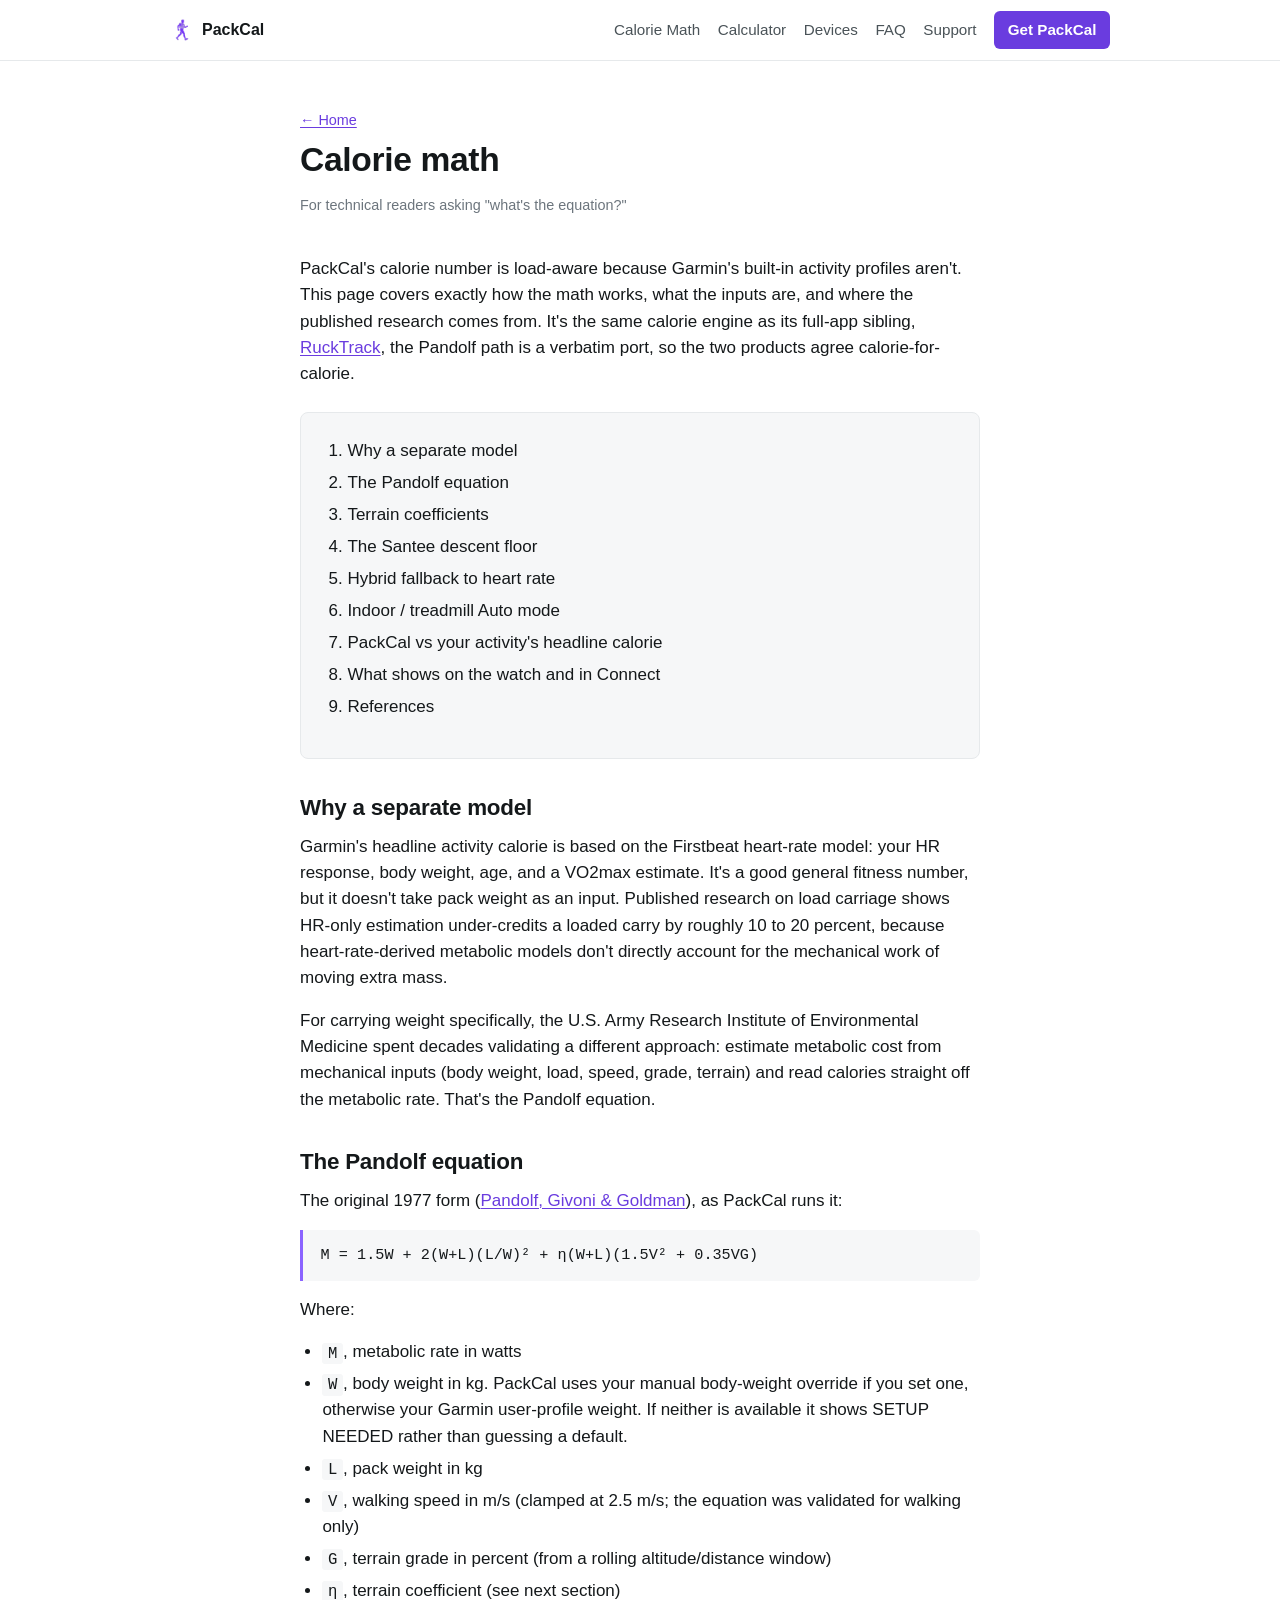
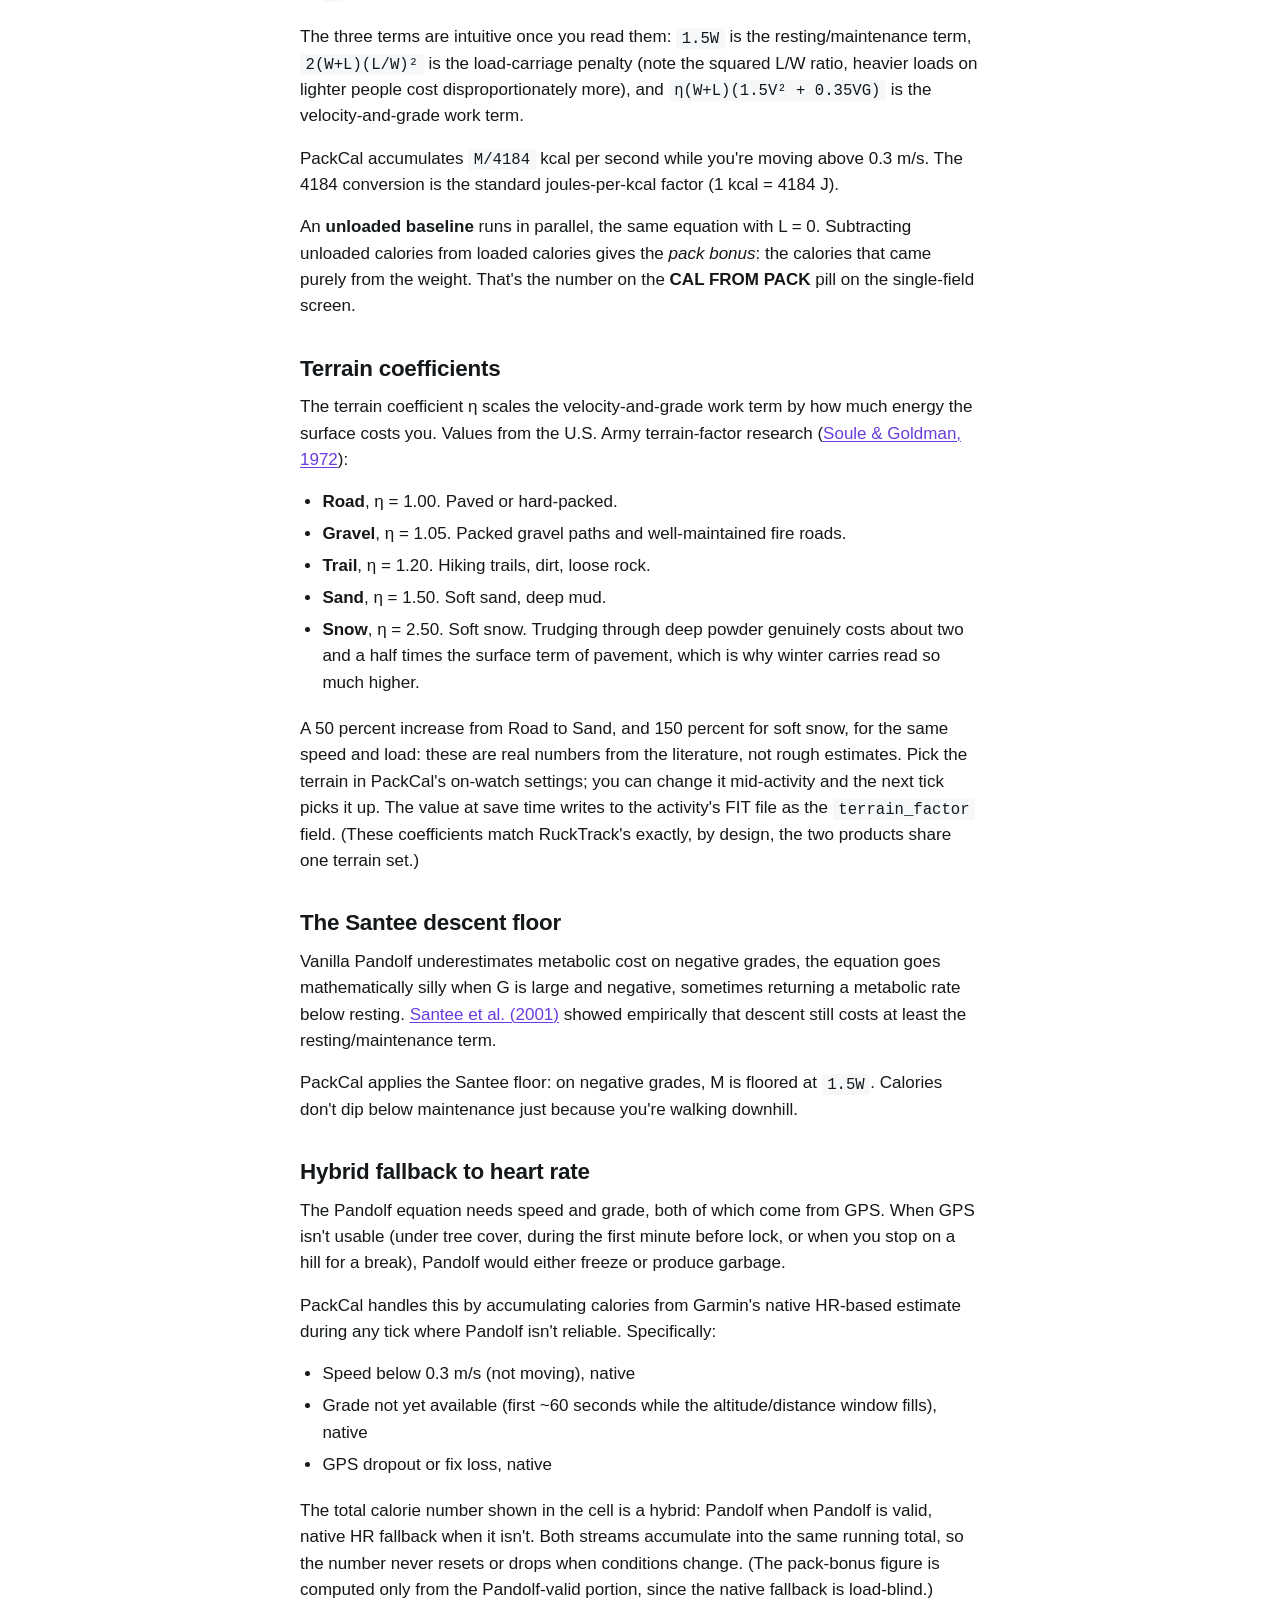
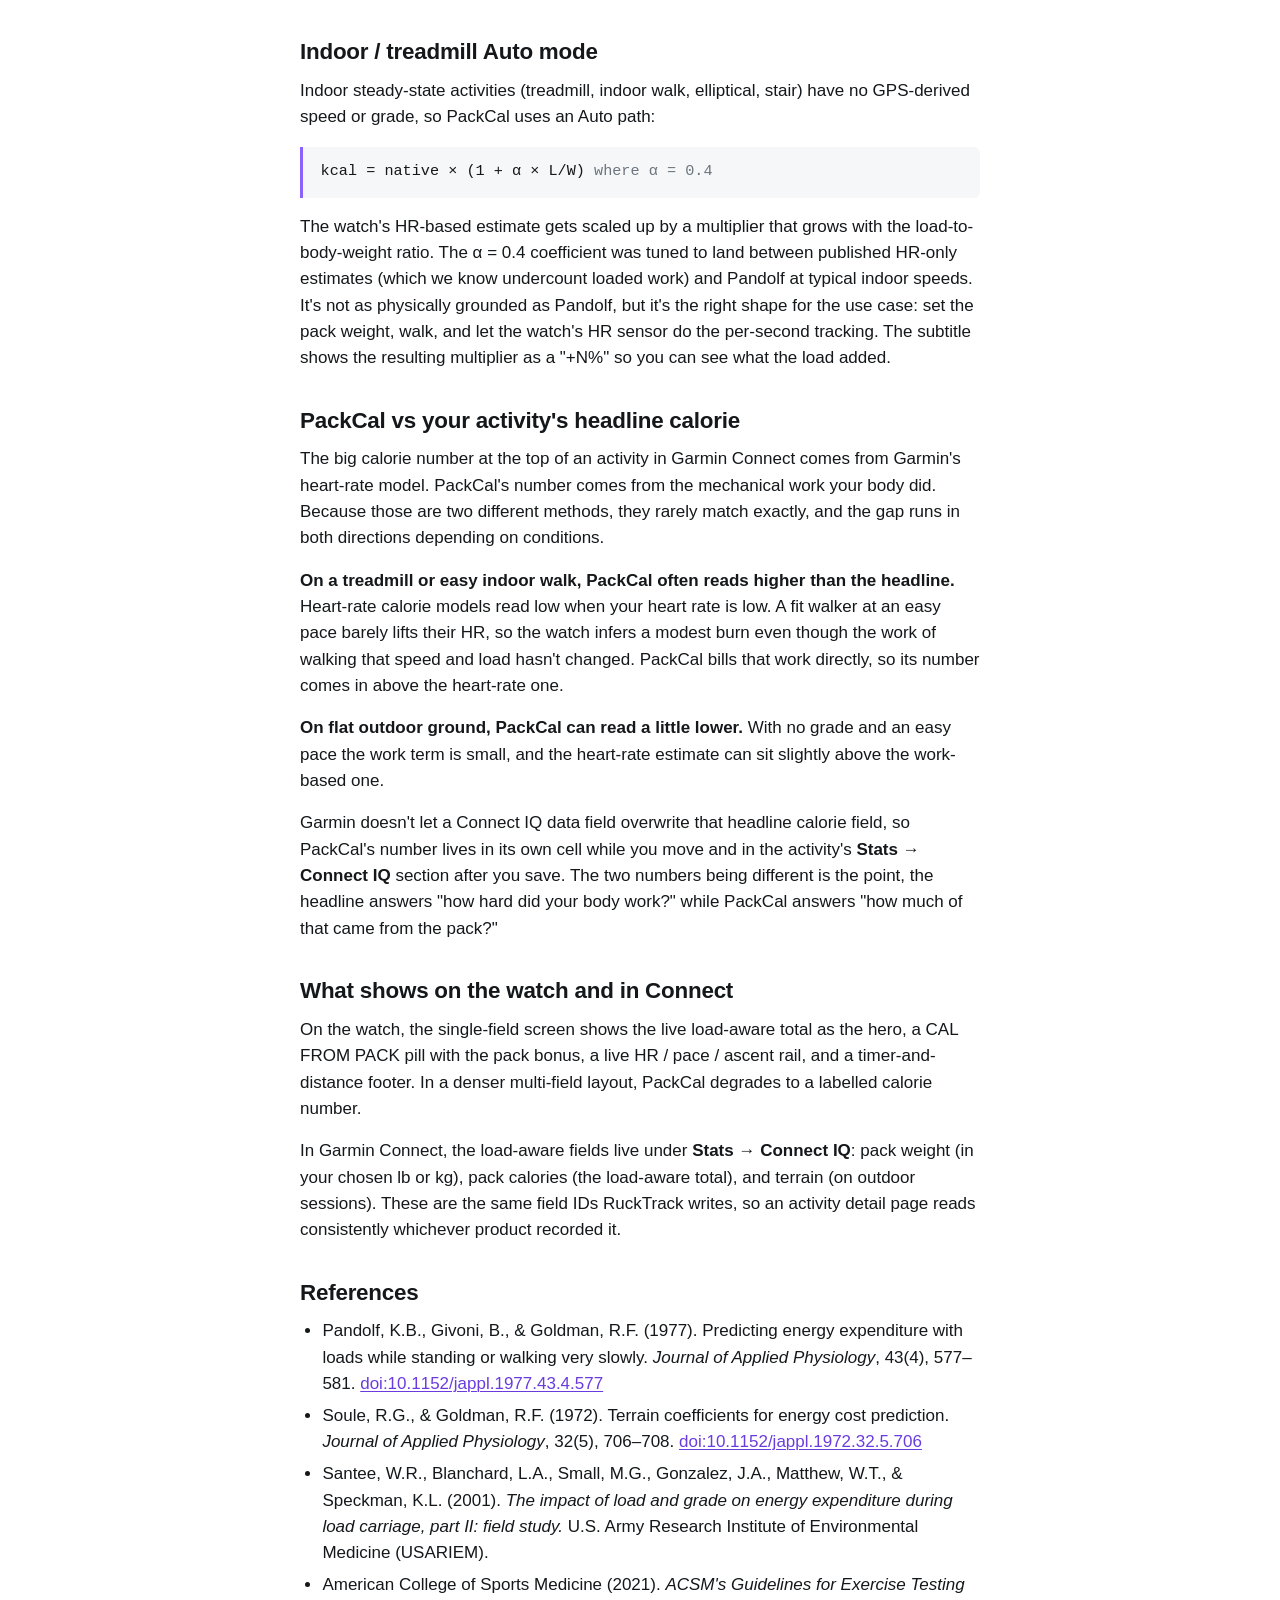
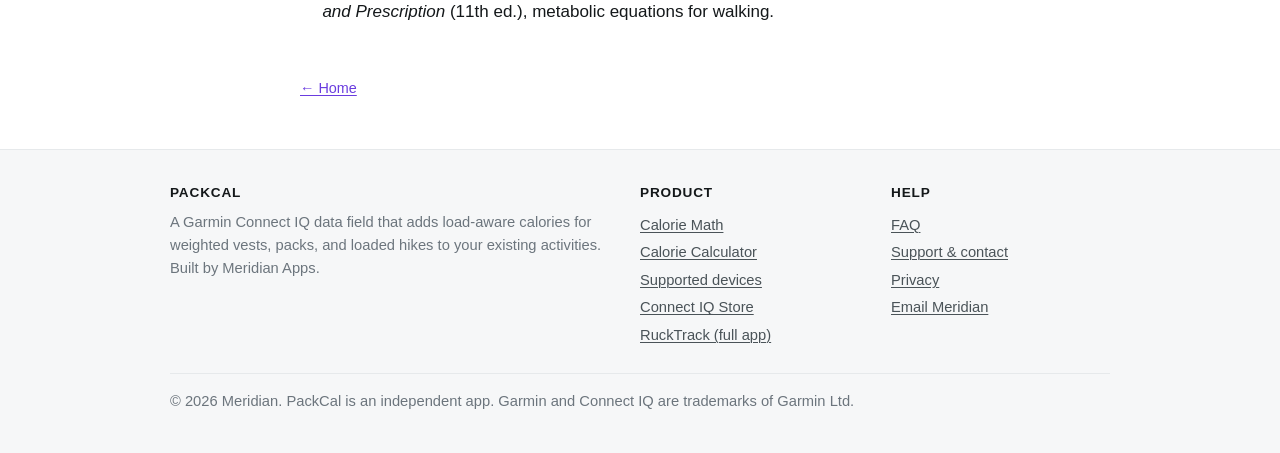
==== commit 6a3fb3f2: "calc: add the Pandolf calorie calculator (outdoor, vest-first) Mirrors rucktrack-docs/calculator.htm" ====
--- a/calorie-math.html
+++ b/calorie-math.html
@@ -25,6 +25,7 @@
     <a class="topnav-brand" href="./"><img src="icon.png" alt=""> PackCal</a>
     <div class="topnav-links">
       <a href="calorie-math.html">Calorie Math</a>
+      <a href="calculator.html">Calculator</a>
       <a href="devices.html">Devices</a>
       <a href="faq.html">FAQ</a>
       <a href="support.html">Support</a>
@@ -143,6 +144,7 @@
         <h5>Product</h5>
         <ul>
           <li><a href="calorie-math.html">Calorie Math</a></li>
+          <li><a href="calculator.html">Calorie Calculator</a></li>
           <li><a href="devices.html">Supported devices</a></li>
           <li><a href="https://apps.garmin.com/apps/809c953d-9547-49d3-9949-c27ad3a5c218">Connect IQ Store</a></li>
           <li><a href="https://meridian-apps.github.io/rucktrack-docs/">RuckTrack (full app)</a></li>
